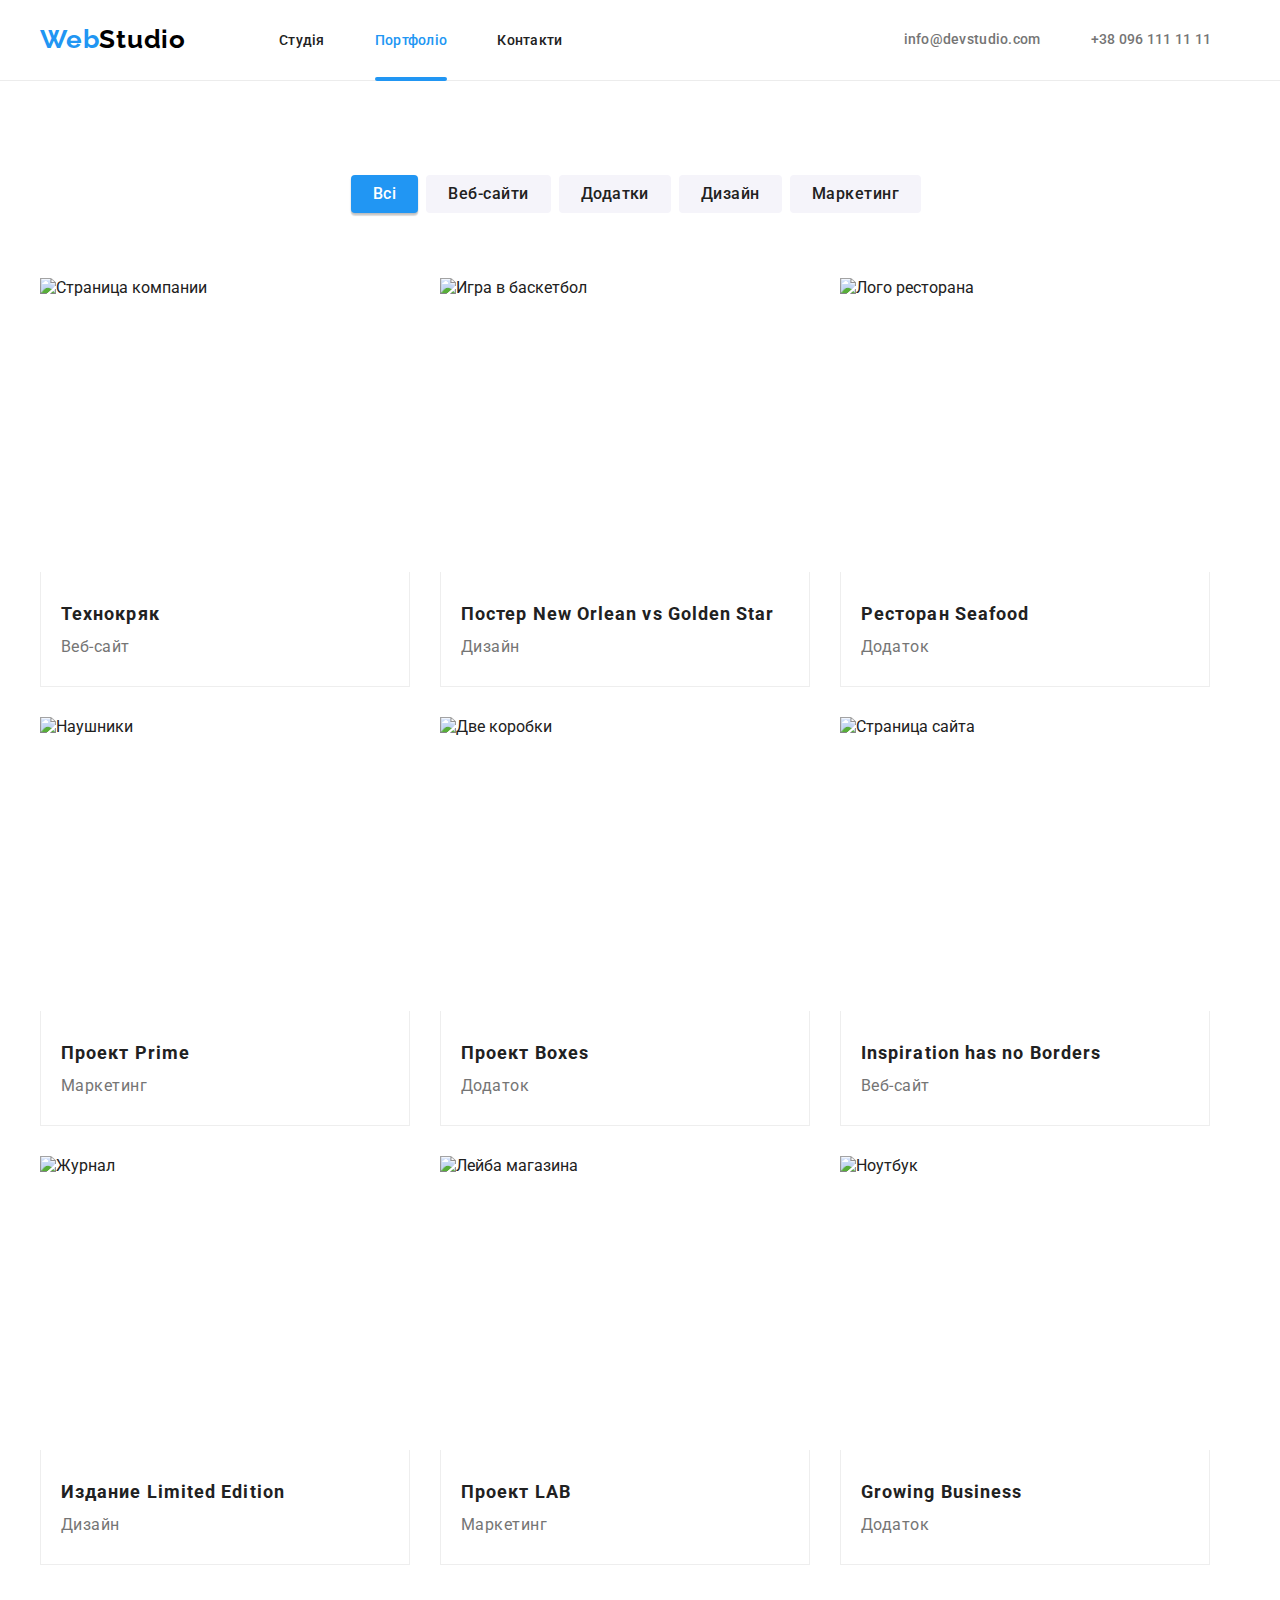
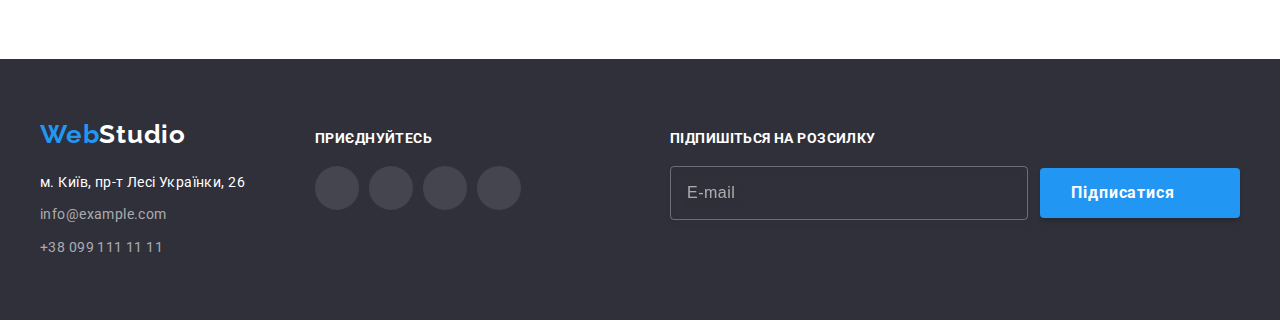
==== portfolio.html @ 5e4e464b "Responsive version of the portfolio page done" ====
<!DOCTYPE html>
<html lang="ua">
  <head>
    <meta charset="UTF-8" />
    <meta http-equiv="X-UA-Compatible" content="IE=edge" />
    <meta name="viewport" content="width=device-width, initial-scale=1.0" />
    <title>Портфоліо</title>
    <link rel="preconnect" href="https://fonts.googleapis.com" />
    <link rel="preconnect" href="https://fonts.gstatic.com" crossorigin />
    <link
      href="https://fonts.googleapis.com/css2?family=Raleway:wght@700&family=Roboto:wght@400;500;700;900&display=swap"
      rel="stylesheet"
    />
    <link
      rel="stylesheet"
      href="https://cdnjs.cloudflare.com/ajax/libs/modern-normalize/1.1.0/modern-normalize.min.css"
      integrity="sha512-wpPYUAdjBVSE4KJnH1VR1HeZfpl1ub8YT/NKx4PuQ5NmX2tKuGu6U/JRp5y+Y8XG2tV+wKQpNHVUX03MfMFn9Q=="
      crossorigin="anonymous"
      referrerpolicy="no-referrer"
    />
    <link rel="stylesheet" href="./css/main.min.css" />
    <link rel="stylesheet" href="./css/styles.css" />
  </head>

  <body>
    <!-- Секция хедер -->
    <header class="header">
      <div class="header__container container">
        <a class="logo" href="./index.html"> <span class="logo-part">Web</span>Studio</a>
        <button class="mobile-menu-btn" type="button" data-menu-button>
          <svg class="mobile-menu-icon" width="24" height="16">
            <use class="mobile-menu-burger" href="./images/icons.svg#icon-mobile-burger"></use>
            <use class="mobile-menu-close" href="./images/icons.svg#icon-menu-close"></use>
          </svg>
        </button>

        <nav class="main-nav">
          <ul class="main-nav__list list">
            <li class="main-nav__item">
              <a href="./index.html" class="main-nav__link">Студія</a>
            </li>
            <li class="main-nav__item">
              <a href="./portfolio.html" class="main-nav__link main-nav__link--current"
                >Портфоліо</a
              >
            </li>
            <li class="main-nav__item"><a href="" class="main-nav__link">Контакти</a></li>
          </ul>

          <ul class="main-nav__contact">
            <li class="main-nav__item">
              <a class="contact-link contact-link--dark" href="mailto:info@devstudio.com">
                <svg width="16" height="12">
                  <use href="./images/icons.svg#icon-mail"></use>
                </svg>
                info@devstudio.com
              </a>
            </li>
            <li class="main-nav__item">
              <a class="contact-link contact-link--dark" href="tel:+380961111111">
                <svg width="10" height="16">
                  <use href="./images/icons.svg#icon-tel"></use>
                </svg>
                +38 096 111 11 11
              </a>
            </li>
          </ul>
        </nav>
      </div>
    </header>

    <!-- Мобільне меню -->
    <div class="mobile-menu" data-menu>
      <ul class="mobile-menu-nav list">
        <li class="mobile-menu-nav-item"><a class="link" href="./index.html">Студія</a></li>
        <li class="mobile-menu-nav-item">
          <a class="link current" href="./portfolio.html">Портфоліо</a>
        </li>
        <li class="mobile-menu-nav-item"><a class="link" href="">Контакти</a></li>
      </ul>
      <ul class="mobile-menu-contacts list">
        <li class="mobile-menu-contacts-item">
          <a class="link accent" href="tel:+380961111111"> +38 096 111 11 11</a>
        </li>
        <li class="mobile-menu-contacts-item">
          <a class="link" href="mailto:info@devstudio.com">info@devstudio.com</a>
        </li>
      </ul>
      <ul class="mobile-menu-socials list">
        <li class="mobile-menu-socials-item">
          <a class="mobile-menu-socials-link link" href="">Instagram</a>
        </li>
        <li class="mobile-menu-socials-item">
          <a class="mobile-menu-socials-link link" href="">Twitter</a>
        </li>
        <li class="mobile-menu-socials-item">
          <a class="mobile-menu-socials-link link" href="">Facebook</a>
        </li>
        <li class="mobile-menu-socials-item">
          <a class="mobile-menu-socials-link link" href="">LinkedIn</a>
        </li>
      </ul>
    </div>

    <main>
      <!-- Секция проэкты -->
      <section class="portfolio section">
        <div class="container">
          <ul class="filter">
            <li class="filter-tap">
              <button class="filter-button filter-button--active" type="button">Всі</button>
            </li>
            <li class="filter-tap">
              <button class="filter-button" type="button">Веб-сайти</button>
            </li>
            <li class="filter-tap">
              <button class="filter-button" type="button">Додатки</button>
            </li>
            <li class="filter-tap"><button class="filter-button" type="button">Дизайн</button></li>
            <li class="filter-tap">
              <button class="filter-button" type="button">Маркетинг</button>
            </li>
          </ul>
        </div>
        <div class="container">
          <ul class="project-set">
            <li class="project-set__items">
              <a class="project-link" href="">
                <div class="project-thumb">
                  <img
                    src="./images/project-1.jpg"
                    alt="Страница компании"
                    width="370"
                    height="294"
                  />
                  <div class="overlay">
                    <p class="overlay-description">
                      Ресурс пропонує комплексні пропозиції з різним рівнем функціоналу та сервісів.
                      Все це дозволить відвідувачу отримати вичерпні відомості про компанію чи
                      приватну особу.
                    </p>
                  </div>
                </div>
                <div class="border">
                  <h3 class="project-title">Технокряк</h3>
                  <p class="project-description">Веб-сайт</p>
                </div>
              </a>
            </li>
            <li class="project-set__items">
              <a class="project-link" href="">
                <div class="project-thumb">
                  <img
                    src="./images/project-2.jpg"
                    alt="Игра в баскетбол"
                    width="370"
                    height="294"
                  />
                  <div class="overlay">
                    <p class="overlay-description">
                      Ресурс пропонує комплексні пропозиції з різним рівнем функціоналу та сервісів.
                      Все це дозволить відвідувачу отримати вичерпні відомості про компанію чи
                      приватну особу.
                    </p>
                  </div>
                </div>
                <div class="border">
                  <h3 class="project-title">Постер New Orlean vs Golden Star</h3>
                  <p class="project-description">Дизайн</p>
                </div>
              </a>
            </li>
            <li class="project-set__items">
              <a class="project-link" href="">
                <div class="project-thumb">
                  <img src="./images/project-3.jpg" alt="Лого ресторана" width="370" height="294" />
                  <div class="overlay">
                    <p class="overlay-description">
                      Ресурс пропонує комплексні пропозиції з різним рівнем функціоналу та сервісів.
                      Все це дозволить відвідувачу отримати вичерпні відомості про компанію чи
                      приватну особу.
                    </p>
                  </div>
                </div>
                <div class="border">
                  <h3 class="project-title">Ресторан Seafood</h3>
                  <p class="project-description">Додаток</p>
                </div>
              </a>
            </li>
            <li class="project-set__items">
              <a class="project-link" href="">
                <div class="project-thumb">
                  <img src="./images/project-4.jpg" alt="Наушники" width="370" height="294" />
                  <div class="overlay">
                    <p class="overlay-description">
                      Ресурс пропонує комплексні пропозиції з різним рівнем функціоналу та сервісів.
                      Все це дозволить відвідувачу отримати вичерпні відомості про компанію чи
                      приватну особу.
                    </p>
                  </div>
                </div>
                <div class="border">
                  <h3 class="project-title">Проект Prime</h3>
                  <p class="project-description">Маркетинг</p>
                </div>
              </a>
            </li>
            <li class="project-set__items">
              <a class="project-link" href="">
                <div class="project-thumb">
                  <img src="./images/project-5.jpg" alt="Две коробки" width="370" height="294" />
                  <div class="overlay">
                    <p class="overlay-description">
                      Ресурс пропонує комплексні пропозиції з різним рівнем функціоналу та сервісів.
                      Все це дозволить відвідувачу отримати вичерпні відомості про компанію чи
                      приватну особу.
                    </p>
                  </div>
                </div>
                <div class="border">
                  <h3 class="project-title">Проект Boxes</h3>
                  <p class="project-description">Додаток</p>
                </div>
              </a>
            </li>
            <li class="project-set__items">
              <a class="project-link" href="">
                <div class="project-thumb">
                  <img src="./images/project-6.jpg" alt="Страница сайта" width="370" height="294" />
                  <div class="overlay">
                    <p class="overlay-description">
                      Ресурс пропонує комплексні пропозиції з різним рівнем функціоналу та сервісів.
                      Все це дозволить відвідувачу отримати вичерпні відомості про компанію чи
                      приватну особу.
                    </p>
                  </div>
                </div>
                <div class="border">
                  <h3 class="project-title">Inspiration has no Borders</h3>
                  <p class="project-description">Веб-сайт</p>
                </div>
              </a>
            </li>
            <li class="project-set__items">
              <a class="project-link" href="">
                <div class="project-thumb">
                  <img src="./images/project-7.jpg" alt="Журнал" width="370" height="294" />
                  <div class="overlay">
                    <p class="overlay-description">
                      Ресурс пропонує комплексні пропозиції з різним рівнем функціоналу та сервісів.
                      Все це дозволить відвідувачу отримати вичерпні відомості про компанію чи
                      приватну особу.
                    </p>
                  </div>
                </div>
                <div class="border">
                  <h3 class="project-title">Издание Limited Edition</h3>
                  <p class="project-description">Дизайн</p>
                </div>
              </a>
            </li>
            <li class="project-set__items">
              <a class="project-link" href="">
                <div class="project-thumb">
                  <img src="./images/project-8.jpg" alt="Лейба магазина" width="370" height="294" />
                  <div class="overlay">
                    <p class="overlay-description">
                      Ресурс пропонує комплексні пропозиції з різним рівнем функціоналу та сервісів.
                      Все це дозволить відвідувачу отримати вичерпні відомості про компанію чи
                      приватну особу.
                    </p>
                  </div>
                </div>
                <div class="border">
                  <h3 class="project-title">Проект LAB</h3>
                  <p class="project-description">Маркетинг</p>
                </div>
              </a>
            </li>
            <li class="project-set__items">
              <a class="project-link" href="">
                <div class="project-thumb">
                  <img src="./images/project-9.jpg" alt="Ноутбук" width="370" height="294" />
                  <div class="overlay">
                    <p class="overlay-description">
                      Ресурс пропонує комплексні пропозиції з різним рівнем функціоналу та сервісів.
                      Все це дозволить відвідувачу отримати вичерпні відомості про компанію чи
                      приватну особу.
                    </p>
                  </div>
                </div>
                <div class="border">
                  <h3 class="project-title">Growing Business</h3>
                  <p class="project-description">Додаток</p>
                </div>
              </a>
            </li>
          </ul>
        </div>
      </section>
    </main>

    <!-- Секция футер -->
    <footer class="footer">
      <div class="container">
        <div class="footer-block">
          <div class="footer-adress">
            <a class="logo" href="./index.html"> <span class="logo-part">Web</span>Studio</a>
            <ul class="adress-list">
              <li class="adress-item">
                <a
                  class="adress"
                  href="https://goo.gl/maps/JCj7jRZ64n47ZgnA9"
                  target="_blank"
                  rel="nofollow noopener noreferrer"
                >
                  м. Київ, пр-т Лесі Українки, 26
                </a>
              </li>
              <li class="adress-item">
                <a href="mailto:info@example.com" class="adress-link adress-link--light"
                  >info@example.com</a
                >
              </li>
              <li class="adress-item">
                <a href="tel:+380991111111" class="adress-link adress-link--light"
                  >+38 099 111 11 11</a
                >
              </li>
            </ul>
          </div>
          <div class="footer-social">
            <strong class="join-us">приєднуйтесь</strong>
            <ul class="join-list list">
              <li class="join__item">
                <a
                  class="join__link join__link--mode-dark"
                  href=""
                  target="_blank"
                  rel="noopener noreferrer"
                  aria-label="instagram"
                >
                  <svg class="join-icon" width="20" height="20">
                    <use href="./images/icons.svg#icon-instagram"></use>
                  </svg>
                </a>
              </li>
              <li class="join__item">
                <a
                  class="join__link join__link--mode-dark"
                  href=""
                  target="_blank"
                  rel="noopener noreferrer"
                  aria-label="twitter"
                >
                  <svg class="join-icon" width="20" height="20">
                    <use href="./images/icons.svg#icon-twitter"></use>
                  </svg>
                </a>
              </li>
              <li class="join__item">
                <a
                  class="join__link join__link--mode-dark"
                  href=""
                  target="_blank"
                  rel="noopener noreferrer"
                  aria-label="facebook"
                >
                  <svg class="join-icon" width="20" height="20">
                    <use href="./images/icons.svg#icon-facebook"></use>
                  </svg>
                </a>
              </li>
              <li class="join__item">
                <a
                  class="join__link join__link--mode-dark"
                  href=""
                  target="_blank"
                  rel="noopener noreferrer"
                  aria-label="linkedin"
                >
                  <svg class="join-icon" width="20" height="20">
                    <use href="./images/icons.svg#icon-linkedin"></use>
                  </svg>
                </a>
              </li>
            </ul>
          </div>
          <div class="subscribe">
            <strong class="subscribe-us">Підпишіться на розсилку</strong>
            <form class="subscribe-form">
              <label for="user-email"></label>
              <input
                class="footer-email"
                type="email"
                name="email"
                id="user-email"
                placeholder="E-mail"
                required
              />
              <button class="subscribe-button button" type="submit">
                <span class="subscribe-button-text">Підписатися</span>
                <svg class="send-icon" width="24" height="24">
                  <use href="./images/icons.svg#icon-send"></use>
                </svg>
              </button>
            </form>
          </div>
        </div>
      </div>
    </footer>
    <!-- Скрипт для мобільного меню -->
    <script src="./js/menu.js"></script>
  </body>
</html>
---- css/main.min.css ----
:root{--hero-bg-color: #2F303A;--black-color: #000000;--title-color: #212121;--text-color: #757575;--accent-color: #2196F3;--white-color: #FFFFFF;--button-bgc-color: #F5F4FA;--button-hover: #188CE8;--footer-bg-color: #2F303A;--contact-link-dark: #757575;--adress-link-light: rgba(255, 255, 255, 0.6);--items: 3;--indent: 30px;--primary-icon-fill: #AFB1B8;--secondary-icon-fill: #FFFFFF;--indent: 30px}.visually-hidden{position:absolute;width:1px;height:1px;margin:-1px;border:0;padding:0;white-space:nowrap;-webkit-clip-path:inset(100%);clip-path:inset(100%);clip:rect(0 0 0 0);overflow:hidden}body{margin:0;color:var(--title-color);background-color:var(--white-color);font-family:"Roboto",sans-serif}img{display:block;max-width:100%;height:auto}ul{list-style:none;margin:0;padding:0}a{text-decoration:none}.list{display:-webkit-box;display:-ms-flexbox;display:flex;margin:0;padding:0}.link{text-decoration:none;color:currentColor}.flex-list{display:-webkit-box;display:-ms-flexbox;display:flex;-ms-flex-wrap:wrap;flex-wrap:wrap;gap:var(--indent);-webkit-box-align:center;-ms-flex-align:center;align-items:center;-webkit-box-pack:center;-ms-flex-pack:center;justify-content:center;padding:0}.flex-list__item{-ms-flex-preferred-size:calc((100% - var(--indent)*(var(--items) - 1))/var(--items));flex-basis:calc((100% - var(--indent)*(var(--items) - 1))/var(--items))}.button{min-width:200px;min-height:50px;color:var(--white-color);background-color:var(--accent-color);border:none;border-radius:4px;font-family:inherit;font-weight:700;font-size:16px;line-height:1.88;-webkit-box-align:center;-ms-flex-align:center;align-items:center;text-align:center;letter-spacing:.06em;cursor:pointer;-webkit-transition:background-color 250ms cubic-bezier(0.4, 0, 0.2, 1),color 250ms cubic-bezier(0.4, 0, 0.2, 1);transition:background-color 250ms cubic-bezier(0.4, 0, 0.2, 1),color 250ms cubic-bezier(0.4, 0, 0.2, 1)}.button:hover,.button:focus{background-color:var(--button-hover);color:var(--white-color)}.container{width:100%;padding-left:15px;padding-right:15px;margin-left:auto;margin-right:auto}@media screen and (min-width: 480px){.container{max-width:480px}}@media screen and (min-width: 768px){.container{max-width:768px}}@media screen and (min-width: 1200px){.container{max-width:1200px}}.section{padding-top:94px;padding-bottom:94px}.social-media__link{display:-webkit-box;display:-ms-flexbox;display:flex;-webkit-box-align:center;-ms-flex-align:center;align-items:center;-webkit-box-pack:center;-ms-flex-pack:center;justify-content:center;-webkit-transition:background-color 250ms cubic-bezier(0.4, 0, 0.2, 1),color 250ms cubic-bezier(0.4, 0, 0.2, 1);transition:background-color 250ms cubic-bezier(0.4, 0, 0.2, 1),color 250ms cubic-bezier(0.4, 0, 0.2, 1)}.social-media__link:hover,.social-media__link:focus{color:var(--white-color);background-color:var(--accent-color)}.social-media__link--mode-light{width:44px;height:44px;border-radius:50%;color:#afb1b8;background-color:var(--white-color)}.social-media{display:-webkit-box;display:-ms-flexbox;display:flex;-webkit-box-pack:center;-ms-flex-pack:center;justify-content:center;padding-left:0}.social-media__item:not(:last-child){margin-right:10px}.social-media__icon{fill:currentColor}.section-title{color:var(--title-color);font-weight:700;font-size:28px;line-height:1.2;text-align:center;letter-spacing:.03em}@media screen and (min-width: 1200px){.section-title{font-size:36px}}.overlay{position:absolute;top:0;left:0;width:100%;height:100%;-webkit-transform:translateY(100%);transform:translateY(100%);-webkit-transition:-webkit-transform 250ms cubic-bezier(0.4, 0, 0.2, 1);transition:-webkit-transform 250ms cubic-bezier(0.4, 0, 0.2, 1);transition:transform 250ms cubic-bezier(0.4, 0, 0.2, 1);transition:transform 250ms cubic-bezier(0.4, 0, 0.2, 1), -webkit-transform 250ms cubic-bezier(0.4, 0, 0.2, 1);display:-webkit-box;display:-ms-flexbox;display:flex;-webkit-box-align:center;-ms-flex-align:center;align-items:center;-webkit-box-pack:center;-ms-flex-pack:center;justify-content:center;background-color:rgba(33,150,243,.9)}.overlay-description{padding:63px 24px;margin:0;font-weight:400;font-size:18px;line-height:1.56;letter-spacing:.03em;color:var(--white-color)}.backdrop{position:fixed;top:0;left:0;z-index:1000;width:100%;height:100%;background-color:rgba(0,0,0,.2);opacity:1;visibility:visible;pointer-events:initial;-webkit-transition:opacity 250ms cubic-bezier(0.4, 0, 0.2, 1),visibility 250ms cubic-bezier(0.4, 0, 0.2, 1);transition:opacity 250ms cubic-bezier(0.4, 0, 0.2, 1),visibility 250ms cubic-bezier(0.4, 0, 0.2, 1)}.backdrop.is-hidden{opacity:0;visibility:hidden;pointer-events:none}.modal{position:absolute;top:50%;left:50%;padding:40px;-webkit-transform:translate(-50%, -50%);transform:translate(-50%, -50%);width:450px;height:609px;background-color:var(--white-color);-webkit-box-shadow:0px 1px 3px rgba(0,0,0,.12),0px 1px 1px rgba(0,0,0,.14),0px 2px 1px rgba(0,0,0,.2);box-shadow:0px 1px 3px rgba(0,0,0,.12),0px 1px 1px rgba(0,0,0,.14),0px 2px 1px rgba(0,0,0,.2);border-radius:4px}@media screen and (min-width: 1200px){.modal{min-width:528px;min-height:581px}}.modal-form{display:-webkit-box;display:-ms-flexbox;display:flex;-webkit-box-orient:vertical;-webkit-box-direction:normal;-ms-flex-direction:column;flex-direction:column}.modal-form:nth-child(4){margin-bottom:17px}.modal-title{display:block;font-weight:700;font-size:20px;line-height:1.15;text-align:center;letter-spacing:.03em;margin-bottom:12px;color:var(--title-color)}.imput-field{width:100%;height:40px;padding:12px 16px 12px 42px;border:1px solid rgba(33,33,33,.2);border-radius:4px;-webkit-transition:border-color 250ms cubic-bezier(0.4, 0, 0.2, 1);transition:border-color 250ms cubic-bezier(0.4, 0, 0.2, 1);outline:rgba(0,0,0,0)}.imput-field:focus{border-color:var(--accent-color)}.label-img{position:absolute;top:50%;left:15px;width:18px;height:18px;fill:var(--black-color);-webkit-transform:translateY(-50%);transform:translateY(-50%);-webkit-transition:fill 250ms cubic-bezier(0.4, 0, 0.2, 1);transition:fill 250ms cubic-bezier(0.4, 0, 0.2, 1)}.imput-field:focus+.label-img,.imput-field:hover+.label-img{fill:var(--accent-color)}.form-checkbox{display:-webkit-box;display:-ms-flexbox;display:flex;-webkit-box-align:center;-ms-flex-align:center;align-items:center;-webkit-box-pack:center;-ms-flex-pack:center;justify-content:center;margin-bottom:30px}.form-agreement-custom{display:-webkit-inline-box;display:-ms-inline-flexbox;display:inline-flex;-webkit-box-align:center;-ms-flex-align:center;align-items:center;-webkit-box-pack:center;-ms-flex-pack:center;justify-content:center;width:16px;height:15px;margin-right:7px;outline:1px solid #000;outline-offset:-1px;-webkit-box-shadow:0px 4px 4px rgba(0,0,0,.25);box-shadow:0px 4px 4px rgba(0,0,0,.25);-webkit-transition:outline-color 250ms cubic-bezier(0.4, 0, 0.2, 1),background-color 250ms cubic-bezier(0.4, 0, 0.2, 1);transition:outline-color 250ms cubic-bezier(0.4, 0, 0.2, 1),background-color 250ms cubic-bezier(0.4, 0, 0.2, 1)}.form-checkbox:focus+.form-agreement-custom{outline-color:var(--accent-color);-webkit-box-shadow:none;box-shadow:none}.form-checkbox:checked+.form-agreement-custom{background-color:var(--accent-color);outline-color:var(--accent-color)}.form-agreement-text{font-weight:400;font-size:12px;line-height:1.71;letter-spacing:.03em;color:var(--text-color);-webkit-user-select:none;-moz-user-select:none;-ms-user-select:none;user-select:none}@media screen and (min-width: 1200px){.form-agreement-text{font-size:14px}}.icon-agreement{fill:var(--white-color)}.agreement-link{font-weight:400;font-size:12px;line-height:1.71;letter-spacing:.03em;-webkit-text-decoration-line:underline;text-decoration-line:underline;color:var(--accent-color)}@media screen and (min-width: 1200px){.agreement-link{font-size:14px}}.modal__button{padding:10px 56px;margin:0 auto;-webkit-box-shadow:0px 4px 4px rgba(0,0,0,.15);box-shadow:0px 4px 4px rgba(0,0,0,.15);-webkit-transition:background-color 250ms cubic-bezier(0.4, 0, 0.2, 1);transition:background-color 250ms cubic-bezier(0.4, 0, 0.2, 1)}.modal__button:hover,.modal__button:focus{background-color:#188ce8}.modal-close-button{position:absolute;top:8px;right:8px;display:-webkit-box;display:-ms-flexbox;display:flex;-webkit-box-pack:center;-ms-flex-pack:center;justify-content:center;-webkit-box-align:center;-ms-flex-align:center;align-items:center;width:30px;height:30px;padding:0;background-color:var(--white-color);border:1px solid rgba(0,0,0,.1);border-radius:50%;cursor:pointer;fill:currentColor}.modal-close-button svg{-webkit-transition:fill 250ms cubic-bezier(0.4, 0, 0.2, 1);transition:fill 250ms cubic-bezier(0.4, 0, 0.2, 1)}.modal-close-button svg:focus svg,.modal-close-button svg:hover svg{fill:var(--accent-color)}.label{display:-webkit-box;display:-ms-flexbox;display:flex;-webkit-box-orient:vertical;-webkit-box-direction:normal;-ms-flex-direction:column;flex-direction:column;margin-bottom:10px}.label-text{font-weight:400;font-size:12px;line-height:1.16;margin-bottom:4px;letter-spacing:.01em;color:var(--text-color)}.label-box{position:relative}.comment{height:120px;padding:12px 16px;resize:none}.comment::-webkit-input-placeholder{font-weight:400;font-size:14px;line-height:1.14;letter-spacing:.01em;color:rgba(117,117,117,.5)}.comment::-moz-placeholder{font-weight:400;font-size:14px;line-height:1.14;letter-spacing:.01em;color:rgba(117,117,117,.5)}.comment:-ms-input-placeholder{font-weight:400;font-size:14px;line-height:1.14;letter-spacing:.01em;color:rgba(117,117,117,.5)}.comment::-ms-input-placeholder{font-weight:400;font-size:14px;line-height:1.14;letter-spacing:.01em;color:rgba(117,117,117,.5)}.comment::placeholder{font-weight:400;font-size:14px;line-height:1.14;letter-spacing:.01em;color:rgba(117,117,117,.5)}.mobile-menu-btn{background-color:rgba(0,0,0,0);color:#212121;border:none;width:40px;height:40px;display:-webkit-box;display:-ms-flexbox;display:flex;-webkit-box-align:center;-ms-flex-align:center;align-items:center;-webkit-box-pack:center;-ms-flex-pack:center;justify-content:center;margin-left:auto;z-index:1000}.mobile-menu-btn:hover,.mobile-menu-btn:focus{color:var(--accent-color)}@media screen and (min-width: 768px){.mobile-menu-btn{display:none}}.mobile-menu-icon{fill:currentColor}.mobile-menu{display:-webkit-box;display:-ms-flexbox;display:flex;-webkit-box-orient:vertical;-webkit-box-direction:normal;-ms-flex-direction:column;flex-direction:column;position:fixed;top:0;left:0;width:100%;height:100%;padding:48px 40px;background-color:var(--white-color);z-index:100;-webkit-transition:-webkit-transform 250ms cubic-bezier(0.4, 0, 0.2, 1);transition:-webkit-transform 250ms cubic-bezier(0.4, 0, 0.2, 1);transition:transform 250ms cubic-bezier(0.4, 0, 0.2, 1);transition:transform 250ms cubic-bezier(0.4, 0, 0.2, 1), -webkit-transform 250ms cubic-bezier(0.4, 0, 0.2, 1);-webkit-transform:translateX(100%);transform:translateX(100%)}.mobile-menu.is-open{-webkit-transform:translateX(0);transform:translateX(0)}.mobile-menu-burger{-webkit-transition:-webkit-transform 250ms cubic-bezier(0.4, 0, 0.2, 1);transition:-webkit-transform 250ms cubic-bezier(0.4, 0, 0.2, 1);transition:transform 250ms cubic-bezier(0.4, 0, 0.2, 1);transition:transform 250ms cubic-bezier(0.4, 0, 0.2, 1), -webkit-transform 250ms cubic-bezier(0.4, 0, 0.2, 1)}.mobile-menu-btn.is-open .mobile-menu-burger{opacity:0}.mobile-menu-close{opacity:0;-webkit-transition:-webkit-transform 250ms cubic-bezier(0.4, 0, 0.2, 1);transition:-webkit-transform 250ms cubic-bezier(0.4, 0, 0.2, 1);transition:transform 250ms cubic-bezier(0.4, 0, 0.2, 1);transition:transform 250ms cubic-bezier(0.4, 0, 0.2, 1), -webkit-transform 250ms cubic-bezier(0.4, 0, 0.2, 1)}.mobile-menu-btn.is-open .mobile-menu-close{opacity:1}.mobile-menu-nav{display:block;margin-bottom:auto;font-weight:500;font-size:40px;line-height:1.18;letter-spacing:.02em;color:var(--title-color)}.mobile-menu-nav-item:not(:last-child){margin-bottom:32px}.mobile-menu-nav-item .current{color:var(--accent-color)}.mobile-menu-contacts{display:block;margin-bottom:64px;font-weight:500;font-size:24px;line-height:28px;letter-spacing:.02em;color:var(--text-color)}.mobile-menu-contacts-item:not(:last-child){margin-bottom:32px}.mobile-menu-contacts-item .accent{font-size:34px;color:var(--accent-color)}.mobile-menu-socials{display:-webkit-box;display:-ms-flexbox;display:flex;-webkit-box-align:center;-ms-flex-align:center;align-items:center;-ms-flex-wrap:wrap;flex-wrap:wrap;gap:10px;font-weight:500;font-size:18px;line-height:1.22;letter-spacing:.02em;color:var(--accent-color)}.mobile-menu-socials-item:not(:last-child) .mobile-menu-socials-link{border-right:1px solid rgba(33,33,33,.2);padding-right:10px}.header{border-bottom:1px solid #ececec}.header__container{display:-webkit-box;display:-ms-flexbox;display:flex;-webkit-box-align:center;-ms-flex-align:center;align-items:center}.header .logo{display:-webkit-box;display:-ms-flexbox;display:flex;text-decoration:none;color:var(--black-color);margin-left:0;margin-right:87px;padding-top:16px;padding-bottom:16px;font-family:"Raleway",sans-serif;font-style:normal;font-weight:700;font-size:24px;line-height:1.2;letter-spacing:.03em}@media screen and (min-width: 768px){.header .logo{padding-top:26px;padding-bottom:26px}}@media screen and (min-width: 1200px){.header .logo{font-size:26px;padding-top:24px;padding-bottom:25px;margin-left:0;margin-right:93px}}.logo-part{color:var(--accent-color)}.main-nav__list .main-nav__link--current{color:var(--accent-color)}.main-nav__link--current{position:relative}.main-nav__link--current::after{content:"";position:absolute;bottom:-1px;left:0;width:100%;height:4px;background:var(--accent-color);border-radius:2px}.main-nav{display:-webkit-box;display:-ms-flexbox;display:flex;-webkit-box-align:center;-ms-flex-align:center;align-items:center}.main-nav__list{display:none}@media screen and (min-width: 768px){.main-nav__list{display:-webkit-box;display:-ms-flexbox;display:flex;font-weight:500;font-size:14px;line-height:16px;letter-spacing:.02em}}@media screen and (min-width: 1200px){.main-nav__list{display:-webkit-box;display:-ms-flexbox;display:flex;font-weight:500;font-size:14px;line-height:16px;letter-spacing:.02em}}.main-nav__link{color:var(--title-color)}.main-nav__link:hover,.main-nav__link:focus{color:var(--accent-color)}.main-nav__link .main-nav__link--current,.main-nav__link{display:block;padding-top:32px;padding-bottom:32px;-webkit-transition:color 250ms cubic-bezier(0.4, 0, 0.2, 1);transition:color 250ms cubic-bezier(0.4, 0, 0.2, 1)}.contact-link--dark{color:var(--contact-link-dark)}.main-nav__list .main-nav__item:not(:last-child){margin-right:50px}@media screen and (min-width: 1200px){.main-nav__contact .main-nav__item+.main-nav__item{margin-left:30px}}.main-nav__contact{display:none}@media screen and (min-width: 768px){.main-nav__contact{display:-webkit-box;display:-ms-flexbox;display:flex;-webkit-box-orient:vertical;-webkit-box-direction:normal;-ms-flex-direction:column;flex-direction:column;margin-left:84px}}@media screen and (min-width: 1200px){.main-nav__contact{display:-webkit-box;display:-ms-flexbox;display:flex;-webkit-box-orient:horizontal;-webkit-box-direction:normal;-ms-flex-direction:row;flex-direction:row;margin-left:315px;margin-bottom:0;margin-top:0;padding:0}}@media screen and (min-width: 768px){.main-nav__contact .main-nav__item:not(:last-child){margin-bottom:10px}}@media screen and (min-width: 1200px){.main-nav__contact .main-nav__item:not(:last-child){margin-bottom:0}}.contact-link{font-weight:500;line-height:1.14;letter-spacing:.02em;-webkit-box-align:center;-ms-flex-align:center;align-items:center;-webkit-transition:color 250ms cubic-bezier(0.4, 0, 0.2, 1);transition:color 250ms cubic-bezier(0.4, 0, 0.2, 1)}.contact-link:hover,.contact-link:focus,.contact-link:active{color:var(--accent-color)}@media screen and (min-width: 768px){.contact-link{font-size:12px}}@media screen and (min-width: 1200px){.contact-link{display:-webkit-box;display:-ms-flexbox;display:flex;padding-top:32px;padding-bottom:32px;font-size:14px;text-decoration:none;color:var(--text-color)}}.contact-link svg{margin-right:10px;fill:currentColor}.hero{max-width:1600px;margin-left:auto;margin-right:auto;padding-top:118px;padding-bottom:118px;text-align:center;background-color:var(--hero-bg-color);background-image:-webkit-gradient(linear, left top, right top, from(rgba(47, 48, 58, 0.4)), to(rgba(47, 48, 58, 0.4))),url(../images/hero-bg-img.jpg);background-image:linear-gradient(to right, rgba(47, 48, 58, 0.4), rgba(47, 48, 58, 0.4)),url(../images/hero-bg-img.jpg);background-repeat:no-repeat;background-position:center;background-size:cover}@media screen and (min-width: 1200px){.hero{padding-top:200px;padding-bottom:200px}}.hero-title{margin-top:0;margin-bottom:30px;margin-left:auto;margin-right:auto;max-width:360px;color:var(--white-color);font-weight:900;font-size:26px;line-height:1.36;text-align:center;letter-spacing:.06em;text-transform:uppercase}@media screen and (min-width: 1200px){.hero-title{font-size:44px;max-width:696px}}.hero__button{display:-webkit-inline-box;display:-ms-inline-flexbox;display:inline-flex;padding:10px 24px;-webkit-transition:background-color 250ms cubic-bezier(0.4, 0, 0.2, 1),color 250ms cubic-bezier(0.4, 0, 0.2, 1);transition:background-color 250ms cubic-bezier(0.4, 0, 0.2, 1),color 250ms cubic-bezier(0.4, 0, 0.2, 1)}@media screen and (min-width: 1200px){.hero__button{padding:10px 32px}}.peculiarities{padding-top:60px;padding-bottom:60px}@media screen and (min-width: 768px){.peculiarities{padding-top:60px;padding-bottom:60px}}@media screen and (min-width: 1200px){.peculiarities{padding-top:94px;padding-bottom:94px}}.peculiarities-box{display:-webkit-box;display:-ms-flexbox;display:flex;-webkit-box-align:center;-ms-flex-align:center;align-items:center;-webkit-box-pack:center;-ms-flex-pack:center;justify-content:center;width:100%;height:120px;margin-bottom:30px;background-color:#f5f4fa;border-radius:4px}.peculiarities-title{margin-top:0;margin-bottom:10px;color:var(--title-color);font-weight:700;font-size:14px;line-height:1.14;letter-spacing:.03em;text-transform:uppercase;text-align:center}@media screen and (min-width: 768px){.peculiarities-title{text-align:start}}@media screen and (min-width: 1200px){.peculiarities-title{text-align:start}}.peculiarities-list{--items: 1;-webkit-box-align:baseline;-ms-flex-align:baseline;align-items:baseline}@media screen and (min-width: 768px){.peculiarities-list{--items: 2}}@media screen and (min-width: 1200px){.peculiarities-list{--items: 4}}.peculiarities-item{margin-top:0;margin-bottom:0;color:var(--text-color);font-weight:400;font-size:14px;line-height:1.71;letter-spacing:.03em}.works{display:none}@media screen and (min-width: 1200px){.works{display:block;padding-top:0}.works__title{margin-top:0;margin-bottom:50px}.works__items{margin-right:30px;position:relative;z-index:-1}.works__items:nth-child(3n){margin-right:0}.works__label{display:-webkit-box;display:-ms-flexbox;display:flex;position:absolute;bottom:0;width:100%;height:70px;margin:auto;-webkit-box-align:center;-ms-flex-align:center;align-items:center;-webkit-box-pack:center;-ms-flex-pack:center;justify-content:center;background:rgba(47,48,58,.8);font-weight:700;font-size:14px;line-height:16px;text-align:center;letter-spacing:.03em;text-transform:uppercase;color:var(--white-color)}}.team{background-color:var(--button-bgc-color);padding-top:60px;padding-bottom:60px}@media screen and (min-width: 768px){.team{padding-top:60px;padding-bottom:60px}}@media screen and (min-width: 1200px){.team{padding-top:94px;padding-bottom:94px}}.team__title{margin-bottom:30px;margin-top:0}@media screen and (min-width: 1200px){.team__title{margin-bottom:50px}}.team__members{display:-webkit-box;display:-ms-flexbox;display:flex;padding:0;margin:0;--items: 1}@media screen and (min-width: 768px){.team__members{--items: 2}}@media screen and (min-width: 1200px){.team__members{--items: 4}}.team__member{max-width:450px;background-color:var(--white-color);-webkit-box-shadow:0px 1px 3px rgba(0,0,0,.12),0px 1px 1px rgba(0,0,0,.14),0px 2px 1px rgba(0,0,0,.2);box-shadow:0px 1px 3px rgba(0,0,0,.12),0px 1px 1px rgba(0,0,0,.14),0px 2px 1px rgba(0,0,0,.2);border-radius:0px 0px 4px 4px}@media screen and (min-width: 1200px){.team__member{max-width:270px}}.team__member:nth-child(4n){margin-right:0}.team__member-name{color:var(--title-color);font-weight:500;font-size:16px;line-height:1.2;letter-spacing:.03em}.team__description{padding-top:30px;padding-bottom:30px;text-align:center}.team__member-name{margin-bottom:10px;margin-top:0}.team__member-position{margin-bottom:16px;margin-top:0;color:var(--text-color);font-weight:400;font-size:16px;line-height:1.2;letter-spacing:.03em}.clients{margin-top:60px;margin-bottom:60px}@media screen and (min-width: 1200px){.clients{margin-top:94px;margin-bottom:94px}}.clients__title{margin-bottom:50px;margin-top:0}@media screen and (min-width: 480px){.clients__list{--items: 2;--indent: 30px}}@media screen and (min-width: 768px){.clients__list{--items: 3;--indent: 30px}}@media screen and (min-width: 1200px){.clients__list{--items: 6;--indent: 30px}}.clients__icon{fill:currentColor}.clients__link{display:-webkit-box;display:-ms-flexbox;display:flex;-webkit-box-pack:center;-ms-flex-pack:center;justify-content:center;-webkit-box-align:center;-ms-flex-align:center;align-items:center;margin:0;max-width:210px;height:92px;-webkit-transition:border-color 250ms cubic-bezier(0.4, 0, 0.2, 1),color 250ms cubic-bezier(0.4, 0, 0.2, 1);transition:border-color 250ms cubic-bezier(0.4, 0, 0.2, 1),color 250ms cubic-bezier(0.4, 0, 0.2, 1);border:1px solid var(--primary-icon-fill);border-radius:4px;color:var(--primary-icon-fill)}.clients__link:hover,.clients__link:focus{color:var(--accent-color);border-color:var(--accent-color)}@media screen and (min-width: 480px){.clients__link{--items: 2 }}@media screen and (min-width: 768px){.clients__link{--items: 3 }}@media screen and (min-width: 1200px){.clients__link{width:170px;height:92px}}.project-set{display:block;-ms-flex-wrap:wrap;flex-wrap:wrap;margin:calc(-1*var(--indent)/2);-webkit-box-align:center;-ms-flex-align:center;align-items:center;padding:0}@media screen and (min-width: 768px){.project-set{display:-webkit-box;display:-ms-flexbox;display:flex;--items: 2}}@media screen and (min-width: 1200px){.project-set{display:-webkit-box;display:-ms-flexbox;display:flex;--items: 3}}.project-set__items{-ms-flex-preferred-size:calc((100% - var(--indent)*(var(--items) - 1))/var(--items));flex-basis:calc((100% - var(--indent)*(var(--items) - 1))/var(--items));margin:calc(var(--indent)/2);max-width:450px}@media screen and (min-width: 768px){.project-set__items{max-width:354px}}@media screen and (min-width: 1200px){.project-set__items{max-width:370px}}.project-title{margin-bottom:20px;margin-left:24px;margin-right:24px;margin:0;color:var(--title-color);font-weight:700;font-size:18px;line-height:2;letter-spacing:.06em}.project-description{margin:0;color:var(--text-color);font-weight:400;font-size:16px;line-height:1.88;letter-spacing:.03em}.project-thumb{position:relative;overflow:hidden}.project-set__items:hover .overlay{-webkit-transform:translateY(0);transform:translateY(0)}.border{-webkit-box-sizing:border-box;box-sizing:border-box;width:370px;padding:24px 20px;border-right:1px solid #eee;border-bottom:1px solid #eee;border-left:1px solid #eee}.project-link{display:block;color:inherit;-webkit-transition:-webkit-box-shadow 250ms cubic-bezier(0.4, 0, 0.2, 1);transition:-webkit-box-shadow 250ms cubic-bezier(0.4, 0, 0.2, 1);transition:box-shadow 250ms cubic-bezier(0.4, 0, 0.2, 1);transition:box-shadow 250ms cubic-bezier(0.4, 0, 0.2, 1), -webkit-box-shadow 250ms cubic-bezier(0.4, 0, 0.2, 1)}.project-link:hover,.project-link:focus{-webkit-box-shadow:0px 1px 1px rgba(0,0,0,.12),0px 4px 4px rgba(0,0,0,.06),1px 4px 6px rgba(0,0,0,.16);box-shadow:0px 1px 1px rgba(0,0,0,.12),0px 4px 4px rgba(0,0,0,.06),1px 4px 6px rgba(0,0,0,.16)}.items{width:370px;margin-bottom:30px}.items:not(:nth-child(3n)){margin-right:30px}.filter{display:-webkit-box;display:-ms-flexbox;display:flex;padding-left:0;margin-top:0;margin-bottom:40px;-ms-flex-wrap:wrap;flex-wrap:wrap}@media screen and (min-width: 768px){.filter{-webkit-box-pack:center;-ms-flex-pack:center;justify-content:center}}@media screen and (min-width: 1200px){.filter{margin-bottom:50px;padding:0;-webkit-box-pack:center;-ms-flex-pack:center;justify-content:center}}.filter-button{-webkit-box-align:center;-ms-flex-align:center;align-items:center;padding:6px 22px;color:var(--title-color);background-color:var(--button-bgc-color);border:none;border-radius:4px;font-family:inherit;-webkit-transition:background-color 250ms cubic-bezier(0.4, 0, 0.2, 1),color 250ms cubic-bezier(0.4, 0, 0.2, 1),-webkit-box-shadow 250ms cubic-bezier(0.4, 0, 0.2, 1);transition:background-color 250ms cubic-bezier(0.4, 0, 0.2, 1),color 250ms cubic-bezier(0.4, 0, 0.2, 1),-webkit-box-shadow 250ms cubic-bezier(0.4, 0, 0.2, 1);transition:background-color 250ms cubic-bezier(0.4, 0, 0.2, 1),color 250ms cubic-bezier(0.4, 0, 0.2, 1),box-shadow 250ms cubic-bezier(0.4, 0, 0.2, 1);transition:background-color 250ms cubic-bezier(0.4, 0, 0.2, 1),color 250ms cubic-bezier(0.4, 0, 0.2, 1),box-shadow 250ms cubic-bezier(0.4, 0, 0.2, 1),-webkit-box-shadow 250ms cubic-bezier(0.4, 0, 0.2, 1);font-weight:500;font-size:16px;line-height:1.62;text-align:center;letter-spacing:.03em;cursor:pointer}.filter-button--active{background-color:var(--accent-color);color:var(--white-color);-webkit-box-shadow:0px 3px 1px rgba(0,0,0,.1),0px 1px 2px rgba(0,0,0,.08),0px 2px 2px rgba(0,0,0,.12);box-shadow:0px 3px 1px rgba(0,0,0,.1),0px 1px 2px rgba(0,0,0,.08),0px 2px 2px rgba(0,0,0,.12)}.filter-tap:nth-child(-n+3){margin-bottom:15px}.filter-tap:not(:last-child){margin-right:8px}@media screen and (min-width: 1200px){.filter-tap{margin-right:8px}}.filter-button:last-child{margin-right:0}.filter-button:hover,.filter-button:focus{color:var(--white-color);background-color:var(--accent-color);-webkit-box-shadow:0px 3px 1px rgba(0,0,0,.1),0px 1px 2px rgba(0,0,0,.08),0px 2px 2px rgba(0,0,0,.12);box-shadow:0px 3px 1px rgba(0,0,0,.1),0px 1px 2px rgba(0,0,0,.08),0px 2px 2px rgba(0,0,0,.12)}.portfolio{padding-top:60px;padding-bottom:60px}@media screen and (min-width: 1200px){.portfolio{padding-top:94px;padding-bottom:94px}}.footer{display:block;padding-top:60px;padding-bottom:60px;background-color:var(--footer-bg-color)}@media screen and (min-width: 1200px){.footer{display:-webkit-box;display:-ms-flexbox;display:flex}}.footer-adress{margin-bottom:60px;text-align:center;-webkit-box-pack:center;-ms-flex-pack:center;justify-content:center}@media screen and (min-width: 768px){.footer-adress{margin-bottom:0;margin-right:165px}}@media screen and (min-width: 1200px){.footer-adress{margin-right:70px;margin-bottom:0}}.footer-block{display:block;text-align:center;-webkit-box-pack:center;-ms-flex-pack:center;justify-content:center;-webkit-box-align:center;-ms-flex-align:center;align-items:center}@media screen and (min-width: 768px){.footer-block{display:-webkit-box;display:-ms-flexbox;display:flex;-ms-flex-wrap:wrap;flex-wrap:wrap;-webkit-box-align:start;-ms-flex-align:start;align-items:flex-start}}@media screen and (min-width: 1200px){.footer-block{display:-webkit-box;display:-ms-flexbox;display:flex;-webkit-box-align:baseline;-ms-flex-align:baseline;align-items:baseline}}.footer-adress .adress{margin-bottom:9px;color:var(--white-color);font-style:normal;font-weight:400;font-size:14px;line-height:1.71;letter-spacing:.03em;text-decoration:none}.footer .logo{display:block;margin-bottom:20px;color:var(--white-color);text-decoration:none;-webkit-box-align:center;-ms-flex-align:center;align-items:center;font-family:"Raleway",sans-serif;font-style:normal;font-weight:700;font-size:24px;line-height:1.2;letter-spacing:.03em}@media screen and (min-width: 1200px){.footer .logo{display:-webkit-box;display:-ms-flexbox;display:flex;-webkit-box-align:baseline;-ms-flex-align:baseline;align-items:baseline;font-size:26px}}.adress-list{display:-webkit-box;display:-ms-flexbox;display:flex;-webkit-box-orient:vertical;-webkit-box-direction:normal;-ms-flex-direction:column;flex-direction:column;-webkit-box-align:center;-ms-flex-align:center;align-items:center;margin:0}@media screen and (min-width: 1200px){.adress-list{padding:0;margin:0;-webkit-box-align:start;-ms-flex-align:start;align-items:flex-start}}.adress-item:not(:last-child){margin-bottom:9px}.adress-link--light{color:var(--adress-link-light)}.adress-link{display:-webkit-box;display:-ms-flexbox;display:flex;-webkit-transition:color 250ms cubic-bezier(0.4, 0, 0.2, 1);transition:color 250ms cubic-bezier(0.4, 0, 0.2, 1);font-weight:400;font-size:14px;line-height:1.71;letter-spacing:.03em}.adress-link:hover,.adress-link:focus,.adress-link:active{color:var(--accent-color)}.footer-social{display:block}.join-us{display:-webkit-box;display:-ms-flexbox;display:flex;-webkit-box-orient:vertical;-webkit-box-direction:normal;-ms-flex-direction:column;flex-direction:column;margin-bottom:20px;font-family:"Roboto";font-style:normal;font-weight:700;font-size:14px;line-height:16px;letter-spacing:.03em;text-transform:uppercase;color:var(--white-color)}@media screen and (min-width: 1200px){.join-us{-webkit-box-align:start;-ms-flex-align:start;align-items:flex-start}}.join-list{-webkit-box-pack:center;-ms-flex-pack:center;justify-content:center}.join__item:not(:last-child){margin-right:10px}.join__link--mode-dark{width:44px;height:44px;color:var(--white-color);background-color:rgba(255,255,255,.1);border-radius:50%}.join__link{display:-webkit-box;display:-ms-flexbox;display:flex;-webkit-box-align:center;-ms-flex-align:center;align-items:center;-webkit-box-pack:center;-ms-flex-pack:center;justify-content:center;-webkit-transition:background-color 250ms cubic-bezier(0.4, 0, 0.2, 1),color 250ms cubic-bezier(0.4, 0, 0.2, 1);transition:background-color 250ms cubic-bezier(0.4, 0, 0.2, 1),color 250ms cubic-bezier(0.4, 0, 0.2, 1)}.join__link:hover,.join__link:focus{color:var(--white-color);background-color:var(--accent-color)}.join-icon{fill:currentColor}.subscribe{margin-left:auto}@media screen and (min-width: 768px){.subscribe{display:block;margin:60px auto 0 auto;text-align:center;width:450px}}@media screen and (min-width: 1200px){.subscribe{margin:0 0 0 auto;width:570px}}.subscribe-us{display:-webkit-box;display:-ms-flexbox;display:flex;-webkit-box-orient:vertical;-webkit-box-direction:normal;-ms-flex-direction:column;flex-direction:column;-webkit-box-align:center;-ms-flex-align:center;align-items:center;-webkit-box-pack:center;-ms-flex-pack:center;justify-content:center;margin-top:60px;margin-bottom:20px;font-weight:700;font-size:14px;line-height:16px;letter-spacing:.03em;text-transform:uppercase;color:var(--white-color)}@media screen and (min-width: 768px){.subscribe-us{margin-top:0}}@media screen and (min-width: 1200px){.subscribe-us{-webkit-box-align:start;-ms-flex-align:start;align-items:flex-start;margin-top:0}}.subscribe-form{display:-webkit-box;display:-ms-flexbox;display:flex;-webkit-box-orient:vertical;-webkit-box-direction:normal;-ms-flex-direction:column;flex-direction:column;-webkit-box-pack:center;-ms-flex-pack:center;justify-content:center}@media screen and (min-width: 1200px){.subscribe-form{-webkit-box-orient:horizontal;-webkit-box-direction:normal;-ms-flex-direction:row;flex-direction:row;-webkit-box-align:baseline;-ms-flex-align:baseline;align-items:baseline}}.footer-email{width:100%;height:50px;padding-left:16px;color:var(--white-color);background-color:rgba(0,0,0,0);border:1px solid rgba(255,255,255,.3);-webkit-filter:drop-shadow(0px 4px 4px rgba(0, 0, 0, 0.15));filter:drop-shadow(0px 4px 4px rgba(0, 0, 0, 0.15));border-radius:4px;outline:rgba(0,0,0,0);-webkit-transition:border-color 250ms cubic-bezier(0.4, 0, 0.2, 1);transition:border-color 250ms cubic-bezier(0.4, 0, 0.2, 1)}@media screen and (min-width: 1200px){.footer-email{width:358px}}.footer-email:hover,.footer-email:focus{border:1px solid var(--accent-color)}.footer-email::-webkit-input-placeholder{font-weight:400;font-size:16px;line-height:1.25;display:-webkit-box;display:flex;-webkit-box-align:center;align-items:center;letter-spacing:.03em;color:rgba(255,255,255,.6)}.footer-email::-moz-placeholder{font-weight:400;font-size:16px;line-height:1.25;display:flex;align-items:center;letter-spacing:.03em;color:rgba(255,255,255,.6)}.footer-email:-ms-input-placeholder{font-weight:400;font-size:16px;line-height:1.25;display:-ms-flexbox;display:flex;-ms-flex-align:center;align-items:center;letter-spacing:.03em;color:rgba(255,255,255,.6)}.footer-email::-ms-input-placeholder{font-weight:400;font-size:16px;line-height:1.25;display:-ms-flexbox;display:flex;-ms-flex-align:center;align-items:center;letter-spacing:.03em;color:rgba(255,255,255,.6)}.footer-email::placeholder{font-weight:400;font-size:16px;line-height:1.25;display:-webkit-box;display:-ms-flexbox;display:flex;-webkit-box-align:center;-ms-flex-align:center;align-items:center;letter-spacing:.03em;color:rgba(255,255,255,.6)}.subscribe-button{display:-webkit-box;display:-ms-flexbox;display:flex;padding:10px 28px;margin-top:20px;margin-left:auto;margin-right:auto;-webkit-box-pack:center;-ms-flex-pack:center;justify-content:center;-webkit-box-shadow:0px 4px 4px rgba(0,0,0,.15);box-shadow:0px 4px 4px rgba(0,0,0,.15);max-width:200px}@media screen and (min-width: 1200px){.subscribe-button{margin-left:12px;margin-top:0}}.subscribe-button-text{margin-right:10px}/*# sourceMappingURL=main.min.css.map */
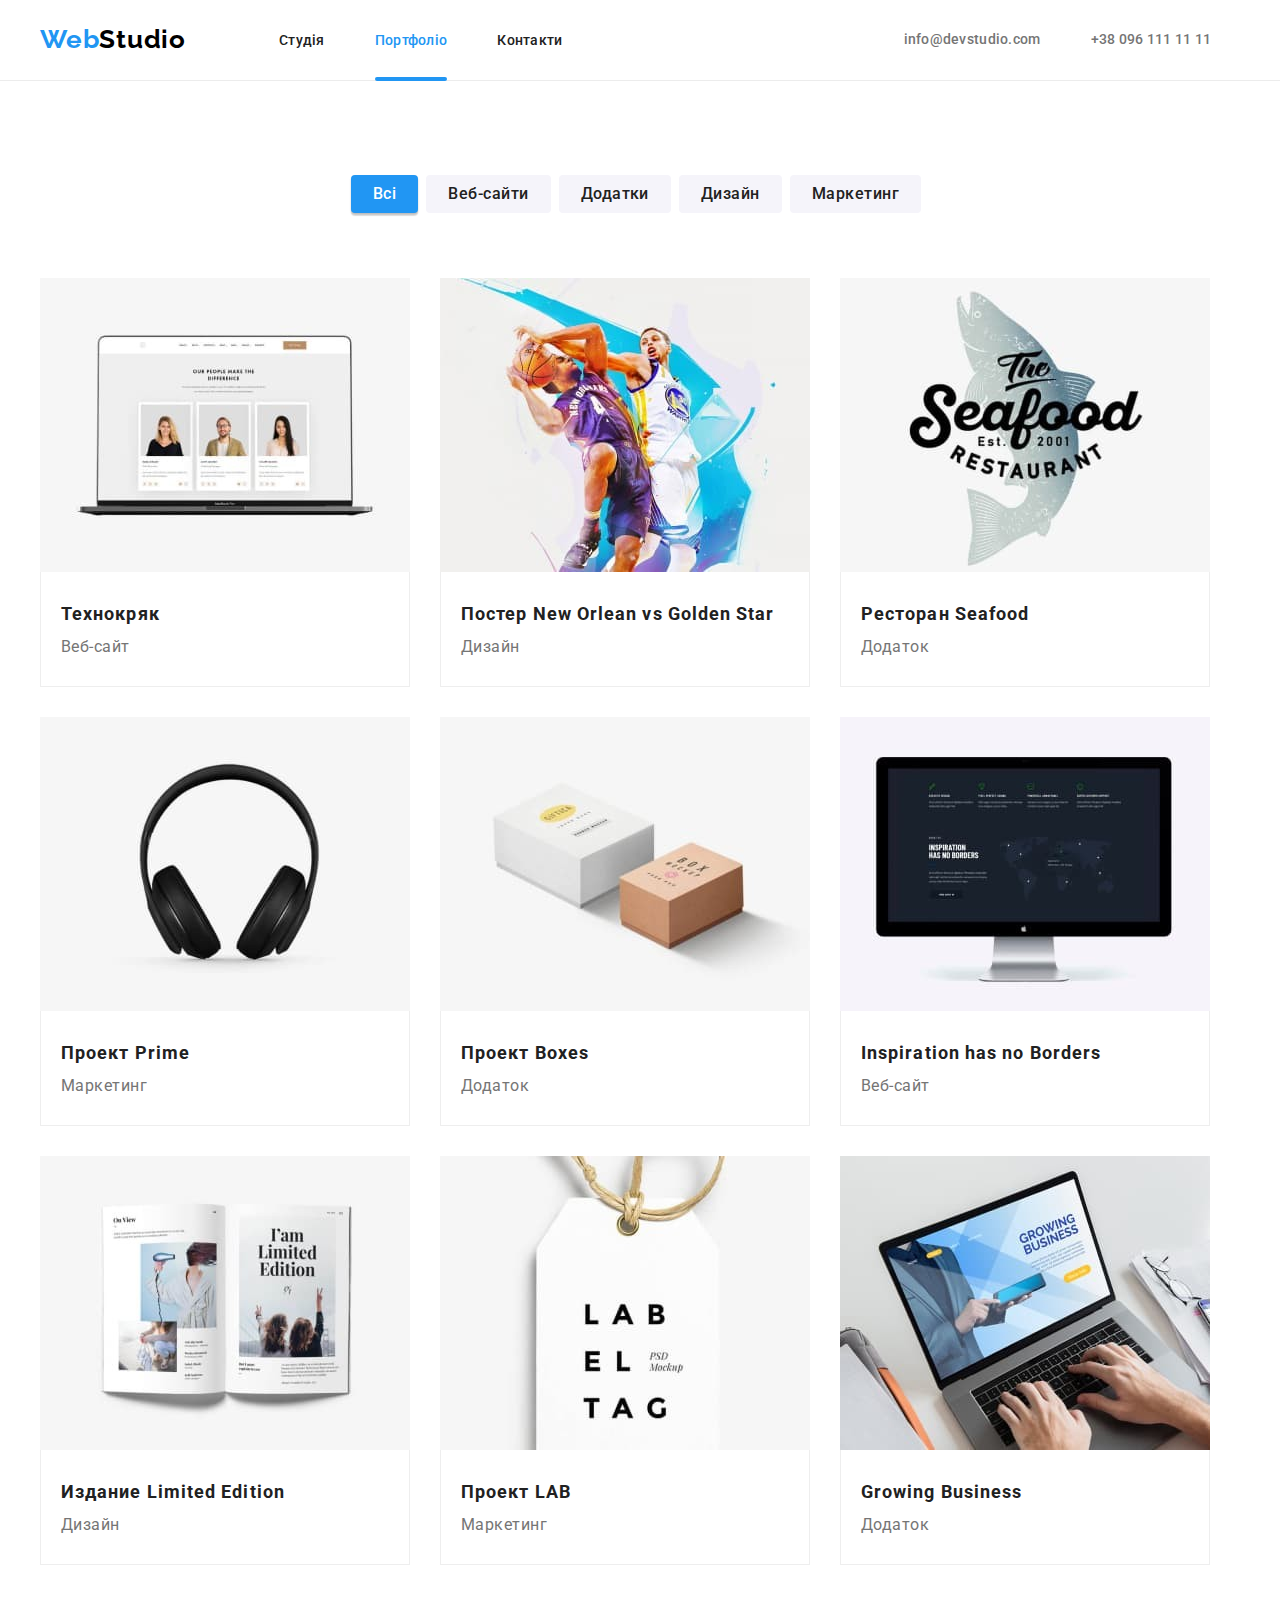
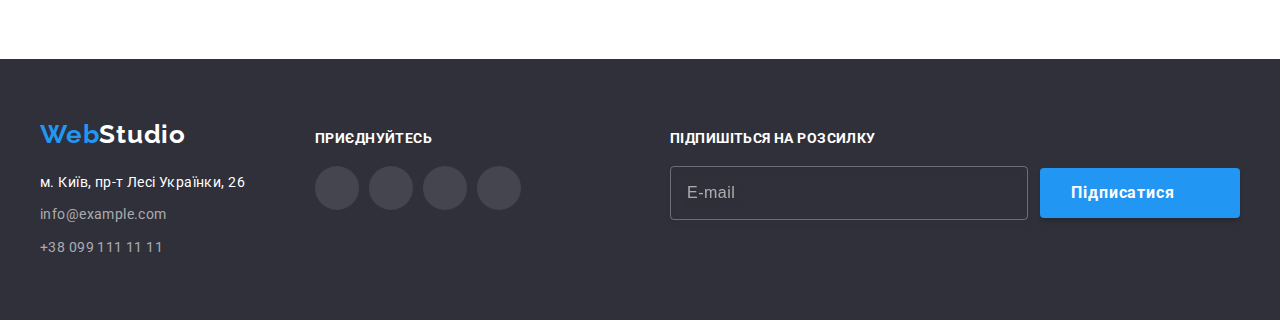
==== commit d410aa97: "Adaptation of pictures is done" ====
--- a/portfolio.html
+++ b/portfolio.html
@@ -127,12 +127,40 @@
             <li class="project-set__items">
               <a class="project-link" href="">
                 <div class="project-thumb">
-                  <img
-                    src="./images/project-1.jpg"
-                    alt="Страница компании"
-                    width="370"
-                    height="294"
-                  />
+                  <picture>
+                    <source
+                      media="(min-width: 1200px)"
+                      srcset="
+                        ./images/projects/project-1_l.jpg    1x,
+                        ./images/projects/project-1_l@2x.jpg 2x
+                      "
+                      type="image/jpg"
+                    />
+                    <source
+                      media="(min-width: 768px)"
+                      srcset="
+                        ./images/projects/project-1_m.jpg    1x,
+                        ./images/projects/project-1_m@2x.jpg 2x
+                      "
+                      type="image/jpg"
+                    />
+                    <source
+                      media="(max-width: 767px)"
+                      srcset="
+                        ./images/projects/project-1_s.jpg    1x,
+                        ./images/projects/project-1_s@2x.jpg 2x
+                      "
+                      type="image/jpg"
+                    />
+
+                    <img
+                      src="./images/projects/project-1_s.jpg"
+                      alt="Сторінка компанії"
+                      width="450"
+                      height="294"
+                    />
+                  </picture>
+
                   <div class="overlay">
                     <p class="overlay-description">
                       Ресурс пропонує комплексні пропозиції з різним рівнем функціоналу та сервісів.
@@ -150,12 +178,40 @@
             <li class="project-set__items">
               <a class="project-link" href="">
                 <div class="project-thumb">
-                  <img
-                    src="./images/project-2.jpg"
-                    alt="Игра в баскетбол"
-                    width="370"
-                    height="294"
-                  />
+                  <picture>
+                    <source
+                      media="(min-width: 1200px)"
+                      srcset="
+                        ./images/projects/project-2_l.jpg    1x,
+                        ./images/projects/project-2_l@2x.jpg 2x
+                      "
+                      type="image/jpg"
+                    />
+                    <source
+                      media="(min-width: 768px)"
+                      srcset="
+                        ./images/projects/project-2_m.jpg    1x,
+                        ./images/projects/project-2_m@2x.jpg 2x
+                      "
+                      type="image/jpg"
+                    />
+                    <source
+                      media="(max-width: 767px)"
+                      srcset="
+                        ./images/projects/project-2_s.jpg    1x,
+                        ./images/projects/project-2_s@2x.jpg 2x
+                      "
+                      type="image/jpg"
+                    />
+
+                    <img
+                      src="./images/projects/project-2_s.jpg"
+                      alt="Гра в баскетбол"
+                      width="450"
+                      height="294"
+                    />
+                  </picture>
+
                   <div class="overlay">
                     <p class="overlay-description">
                       Ресурс пропонує комплексні пропозиції з різним рівнем функціоналу та сервісів.
@@ -173,7 +229,40 @@
             <li class="project-set__items">
               <a class="project-link" href="">
                 <div class="project-thumb">
-                  <img src="./images/project-3.jpg" alt="Лого ресторана" width="370" height="294" />
+                  <picture>
+                    <source
+                      media="(min-width: 1200px)"
+                      srcset="
+                        ./images/projects/project-3_l.jpg    1x,
+                        ./images/projects/project-3_l@2x.jpg 2x
+                      "
+                      type="image/jpg"
+                    />
+                    <source
+                      media="(min-width: 768px)"
+                      srcset="
+                        ./images/projects/project-3_m.jpg    1x,
+                        ./images/projects/project-3_m@2x.jpg 2x
+                      "
+                      type="image/jpg"
+                    />
+                    <source
+                      media="(max-width: 767px)"
+                      srcset="
+                        ./images/projects/project-3_s.jpg    1x,
+                        ./images/projects/project-3_s@2x.jpg 2x
+                      "
+                      type="image/jpg"
+                    />
+
+                    <img
+                      src="./images/projects/project-3_s.jpg"
+                      alt="Логотип ресторану"
+                      width="450"
+                      height="294"
+                    />
+                  </picture>
+
                   <div class="overlay">
                     <p class="overlay-description">
                       Ресурс пропонує комплексні пропозиції з різним рівнем функціоналу та сервісів.
@@ -191,7 +280,40 @@
             <li class="project-set__items">
               <a class="project-link" href="">
                 <div class="project-thumb">
-                  <img src="./images/project-4.jpg" alt="Наушники" width="370" height="294" />
+                  <picture>
+                    <source
+                      media="(min-width: 1200px)"
+                      srcset="
+                        ./images/projects/project-4_l.jpg    1x,
+                        ./images/projects/project-4_l@2x.jpg 2x
+                      "
+                      type="image/jpg"
+                    />
+                    <source
+                      media="(min-width: 768px)"
+                      srcset="
+                        ./images/projects/project-4_m.jpg    1x,
+                        ./images/projects/project-4_m@2x.jpg 2x
+                      "
+                      type="image/jpg"
+                    />
+                    <source
+                      media="(max-width: 767px)"
+                      srcset="
+                        ./images/projects/project-4_s.jpg    1x,
+                        ./images/projects/project-4_s@2x.jpg 2x
+                      "
+                      type="image/jpg"
+                    />
+
+                    <img
+                      src="./images/projects/project-4_s.jpg"
+                      alt="Навушники"
+                      width="450"
+                      height="294"
+                    />
+                  </picture>
+
                   <div class="overlay">
                     <p class="overlay-description">
                       Ресурс пропонує комплексні пропозиції з різним рівнем функціоналу та сервісів.
@@ -209,7 +331,40 @@
             <li class="project-set__items">
               <a class="project-link" href="">
                 <div class="project-thumb">
-                  <img src="./images/project-5.jpg" alt="Две коробки" width="370" height="294" />
+                  <picture>
+                    <source
+                      media="(min-width: 1200px)"
+                      srcset="
+                        ./images/projects/project-5_l.jpg    1x,
+                        ./images/projects/project-5_l@2x.jpg 2x
+                      "
+                      type="image/jpg"
+                    />
+                    <source
+                      media="(min-width: 768px)"
+                      srcset="
+                        ./images/projects/project-5_m.jpg    1x,
+                        ./images/projects/project-5_m@2x.jpg 2x
+                      "
+                      type="image/jpg"
+                    />
+                    <source
+                      media="(max-width: 767px)"
+                      srcset="
+                        ./images/projects/project-5_s.jpg    1x,
+                        ./images/projects/project-5_s@2x.jpg 2x
+                      "
+                      type="image/jpg"
+                    />
+
+                    <img
+                      src="./images/projects/project-5_s.jpg"
+                      alt="Дві коробки"
+                      width="450"
+                      height="294"
+                    />
+                  </picture>
+
                   <div class="overlay">
                     <p class="overlay-description">
                       Ресурс пропонує комплексні пропозиції з різним рівнем функціоналу та сервісів.
@@ -227,7 +382,40 @@
             <li class="project-set__items">
               <a class="project-link" href="">
                 <div class="project-thumb">
-                  <img src="./images/project-6.jpg" alt="Страница сайта" width="370" height="294" />
+                  <picture>
+                    <source
+                      media="(min-width: 1200px)"
+                      srcset="
+                        ./images/projects/project-6_l.jpg    1x,
+                        ./images/projects/project-6_l@2x.jpg 2x
+                      "
+                      type="image/jpg"
+                    />
+                    <source
+                      media="(min-width: 768px)"
+                      srcset="
+                        ./images/projects/project-6_m.jpg    1x,
+                        ./images/projects/project-6_m@2x.jpg 2x
+                      "
+                      type="image/jpg"
+                    />
+                    <source
+                      media="(max-width: 767px)"
+                      srcset="
+                        ./images/projects/project-6_s.jpg    1x,
+                        ./images/projects/project-6_s@2x.jpg 2x
+                      "
+                      type="image/jpg"
+                    />
+
+                    <img
+                      src="./images/projects/project-6_s.jpg"
+                      alt="Сторінка сайту"
+                      width="450"
+                      height="294"
+                    />
+                  </picture>
+
                   <div class="overlay">
                     <p class="overlay-description">
                       Ресурс пропонує комплексні пропозиції з різним рівнем функціоналу та сервісів.
@@ -245,7 +433,40 @@
             <li class="project-set__items">
               <a class="project-link" href="">
                 <div class="project-thumb">
-                  <img src="./images/project-7.jpg" alt="Журнал" width="370" height="294" />
+                  <picture>
+                    <source
+                      media="(min-width: 1200px)"
+                      srcset="
+                        ./images/projects/project-7_l.jpg    1x,
+                        ./images/projects/project-7_l@2x.jpg 2x
+                      "
+                      type="image/jpg"
+                    />
+                    <source
+                      media="(min-width: 768px)"
+                      srcset="
+                        ./images/projects/project-7_m.jpg    1x,
+                        ./images/projects/project-7_m@2x.jpg 2x
+                      "
+                      type="image/jpg"
+                    />
+                    <source
+                      media="(max-width: 767px)"
+                      srcset="
+                        ./images/projects/project-7_s.jpg    1x,
+                        ./images/projects/project-7_s@2x.jpg 2x
+                      "
+                      type="image/jpg"
+                    />
+
+                    <img
+                      src="./images/projects/project-7_s.jpg"
+                      alt="Журнал"
+                      width="450"
+                      height="294"
+                    />
+                  </picture>
+
                   <div class="overlay">
                     <p class="overlay-description">
                       Ресурс пропонує комплексні пропозиції з різним рівнем функціоналу та сервісів.
@@ -263,7 +484,40 @@
             <li class="project-set__items">
               <a class="project-link" href="">
                 <div class="project-thumb">
-                  <img src="./images/project-8.jpg" alt="Лейба магазина" width="370" height="294" />
+                  <picture>
+                    <source
+                      media="(min-width: 1200px)"
+                      srcset="
+                        ./images/projects/project-8_l.jpg    1x,
+                        ./images/projects/project-8_l@2x.jpg 2x
+                      "
+                      type="image/jpg"
+                    />
+                    <source
+                      media="(min-width: 768px)"
+                      srcset="
+                        ./images/projects/project-8_m.jpg    1x,
+                        ./images/projects/project-8_m@2x.jpg 2x
+                      "
+                      type="image/jpg"
+                    />
+                    <source
+                      media="(max-width: 767px)"
+                      srcset="
+                        ./images/projects/project-8_s.jpg    1x,
+                        ./images/projects/project-8_s@2x.jpg 2x
+                      "
+                      type="image/jpg"
+                    />
+
+                    <img
+                      src="./images/projects/project-8_s.jpg"
+                      alt="Лейба магазину"
+                      width="450"
+                      height="294"
+                    />
+                  </picture>
+
                   <div class="overlay">
                     <p class="overlay-description">
                       Ресурс пропонує комплексні пропозиції з різним рівнем функціоналу та сервісів.
@@ -281,7 +535,40 @@
             <li class="project-set__items">
               <a class="project-link" href="">
                 <div class="project-thumb">
-                  <img src="./images/project-9.jpg" alt="Ноутбук" width="370" height="294" />
+                  <picture>
+                    <source
+                      media="(min-width: 1200px)"
+                      srcset="
+                        ./images/projects/project-9_l.jpg    1x,
+                        ./images/projects/project-9_l@2x.jpg 2x
+                      "
+                      type="image/jpg"
+                    />
+                    <source
+                      media="(min-width: 768px)"
+                      srcset="
+                        ./images/projects/project-9_m.jpg    1x,
+                        ./images/projects/project-9_m@2x.jpg 2x
+                      "
+                      type="image/jpg"
+                    />
+                    <source
+                      media="(max-width: 767px)"
+                      srcset="
+                        ./images/projects/project-9_s.jpg    1x,
+                        ./images/projects/project-9_s@2x.jpg 2x
+                      "
+                      type="image/jpg"
+                    />
+
+                    <img
+                      src="./images/projects/project-9_s.jpg"
+                      alt="Ноутбук"
+                      width="450"
+                      height="294"
+                    />
+                  </picture>
+
                   <div class="overlay">
                     <p class="overlay-description">
                       Ресурс пропонує комплексні пропозиції з різним рівнем функціоналу та сервісів.
--- a/css/main.min.css
+++ b/css/main.min.css
@@ -1 +1 @@
-:root{--hero-bg-color: #2F303A;--black-color: #000000;--title-color: #212121;--text-color: #757575;--accent-color: #2196F3;--white-color: #FFFFFF;--button-bgc-color: #F5F4FA;--button-hover: #188CE8;--footer-bg-color: #2F303A;--contact-link-dark: #757575;--adress-link-light: rgba(255, 255, 255, 0.6);--items: 3;--indent: 30px;--primary-icon-fill: #AFB1B8;--secondary-icon-fill: #FFFFFF;--indent: 30px}.visually-hidden{position:absolute;width:1px;height:1px;margin:-1px;border:0;padding:0;white-space:nowrap;-webkit-clip-path:inset(100%);clip-path:inset(100%);clip:rect(0 0 0 0);overflow:hidden}body{margin:0;color:var(--title-color);background-color:var(--white-color);font-family:"Roboto",sans-serif}img{display:block;max-width:100%;height:auto}ul{list-style:none;margin:0;padding:0}a{text-decoration:none}.list{display:-webkit-box;display:-ms-flexbox;display:flex;margin:0;padding:0}.link{text-decoration:none;color:currentColor}.flex-list{display:-webkit-box;display:-ms-flexbox;display:flex;-ms-flex-wrap:wrap;flex-wrap:wrap;gap:var(--indent);-webkit-box-align:center;-ms-flex-align:center;align-items:center;-webkit-box-pack:center;-ms-flex-pack:center;justify-content:center;padding:0}.flex-list__item{-ms-flex-preferred-size:calc((100% - var(--indent)*(var(--items) - 1))/var(--items));flex-basis:calc((100% - var(--indent)*(var(--items) - 1))/var(--items))}.button{min-width:200px;min-height:50px;color:var(--white-color);background-color:var(--accent-color);border:none;border-radius:4px;font-family:inherit;font-weight:700;font-size:16px;line-height:1.88;-webkit-box-align:center;-ms-flex-align:center;align-items:center;text-align:center;letter-spacing:.06em;cursor:pointer;-webkit-transition:background-color 250ms cubic-bezier(0.4, 0, 0.2, 1),color 250ms cubic-bezier(0.4, 0, 0.2, 1);transition:background-color 250ms cubic-bezier(0.4, 0, 0.2, 1),color 250ms cubic-bezier(0.4, 0, 0.2, 1)}.button:hover,.button:focus{background-color:var(--button-hover);color:var(--white-color)}.container{width:100%;padding-left:15px;padding-right:15px;margin-left:auto;margin-right:auto}@media screen and (min-width: 480px){.container{max-width:480px}}@media screen and (min-width: 768px){.container{max-width:768px}}@media screen and (min-width: 1200px){.container{max-width:1200px}}.section{padding-top:94px;padding-bottom:94px}.social-media__link{display:-webkit-box;display:-ms-flexbox;display:flex;-webkit-box-align:center;-ms-flex-align:center;align-items:center;-webkit-box-pack:center;-ms-flex-pack:center;justify-content:center;-webkit-transition:background-color 250ms cubic-bezier(0.4, 0, 0.2, 1),color 250ms cubic-bezier(0.4, 0, 0.2, 1);transition:background-color 250ms cubic-bezier(0.4, 0, 0.2, 1),color 250ms cubic-bezier(0.4, 0, 0.2, 1)}.social-media__link:hover,.social-media__link:focus{color:var(--white-color);background-color:var(--accent-color)}.social-media__link--mode-light{width:44px;height:44px;border-radius:50%;color:#afb1b8;background-color:var(--white-color)}.social-media{display:-webkit-box;display:-ms-flexbox;display:flex;-webkit-box-pack:center;-ms-flex-pack:center;justify-content:center;padding-left:0}.social-media__item:not(:last-child){margin-right:10px}.social-media__icon{fill:currentColor}.section-title{color:var(--title-color);font-weight:700;font-size:28px;line-height:1.2;text-align:center;letter-spacing:.03em}@media screen and (min-width: 1200px){.section-title{font-size:36px}}.overlay{position:absolute;top:0;left:0;width:100%;height:100%;-webkit-transform:translateY(100%);transform:translateY(100%);-webkit-transition:-webkit-transform 250ms cubic-bezier(0.4, 0, 0.2, 1);transition:-webkit-transform 250ms cubic-bezier(0.4, 0, 0.2, 1);transition:transform 250ms cubic-bezier(0.4, 0, 0.2, 1);transition:transform 250ms cubic-bezier(0.4, 0, 0.2, 1), -webkit-transform 250ms cubic-bezier(0.4, 0, 0.2, 1);display:-webkit-box;display:-ms-flexbox;display:flex;-webkit-box-align:center;-ms-flex-align:center;align-items:center;-webkit-box-pack:center;-ms-flex-pack:center;justify-content:center;background-color:rgba(33,150,243,.9)}.overlay-description{padding:63px 24px;margin:0;font-weight:400;font-size:18px;line-height:1.56;letter-spacing:.03em;color:var(--white-color)}.backdrop{position:fixed;top:0;left:0;z-index:1000;width:100%;height:100%;background-color:rgba(0,0,0,.2);opacity:1;visibility:visible;pointer-events:initial;-webkit-transition:opacity 250ms cubic-bezier(0.4, 0, 0.2, 1),visibility 250ms cubic-bezier(0.4, 0, 0.2, 1);transition:opacity 250ms cubic-bezier(0.4, 0, 0.2, 1),visibility 250ms cubic-bezier(0.4, 0, 0.2, 1)}.backdrop.is-hidden{opacity:0;visibility:hidden;pointer-events:none}.modal{position:absolute;top:50%;left:50%;padding:40px;-webkit-transform:translate(-50%, -50%);transform:translate(-50%, -50%);width:450px;height:609px;background-color:var(--white-color);-webkit-box-shadow:0px 1px 3px rgba(0,0,0,.12),0px 1px 1px rgba(0,0,0,.14),0px 2px 1px rgba(0,0,0,.2);box-shadow:0px 1px 3px rgba(0,0,0,.12),0px 1px 1px rgba(0,0,0,.14),0px 2px 1px rgba(0,0,0,.2);border-radius:4px}@media screen and (min-width: 1200px){.modal{min-width:528px;min-height:581px}}.modal-form{display:-webkit-box;display:-ms-flexbox;display:flex;-webkit-box-orient:vertical;-webkit-box-direction:normal;-ms-flex-direction:column;flex-direction:column}.modal-form:nth-child(4){margin-bottom:17px}.modal-title{display:block;font-weight:700;font-size:20px;line-height:1.15;text-align:center;letter-spacing:.03em;margin-bottom:12px;color:var(--title-color)}.imput-field{width:100%;height:40px;padding:12px 16px 12px 42px;border:1px solid rgba(33,33,33,.2);border-radius:4px;-webkit-transition:border-color 250ms cubic-bezier(0.4, 0, 0.2, 1);transition:border-color 250ms cubic-bezier(0.4, 0, 0.2, 1);outline:rgba(0,0,0,0)}.imput-field:focus{border-color:var(--accent-color)}.label-img{position:absolute;top:50%;left:15px;width:18px;height:18px;fill:var(--black-color);-webkit-transform:translateY(-50%);transform:translateY(-50%);-webkit-transition:fill 250ms cubic-bezier(0.4, 0, 0.2, 1);transition:fill 250ms cubic-bezier(0.4, 0, 0.2, 1)}.imput-field:focus+.label-img,.imput-field:hover+.label-img{fill:var(--accent-color)}.form-checkbox{display:-webkit-box;display:-ms-flexbox;display:flex;-webkit-box-align:center;-ms-flex-align:center;align-items:center;-webkit-box-pack:center;-ms-flex-pack:center;justify-content:center;margin-bottom:30px}.form-agreement-custom{display:-webkit-inline-box;display:-ms-inline-flexbox;display:inline-flex;-webkit-box-align:center;-ms-flex-align:center;align-items:center;-webkit-box-pack:center;-ms-flex-pack:center;justify-content:center;width:16px;height:15px;margin-right:7px;outline:1px solid #000;outline-offset:-1px;-webkit-box-shadow:0px 4px 4px rgba(0,0,0,.25);box-shadow:0px 4px 4px rgba(0,0,0,.25);-webkit-transition:outline-color 250ms cubic-bezier(0.4, 0, 0.2, 1),background-color 250ms cubic-bezier(0.4, 0, 0.2, 1);transition:outline-color 250ms cubic-bezier(0.4, 0, 0.2, 1),background-color 250ms cubic-bezier(0.4, 0, 0.2, 1)}.form-checkbox:focus+.form-agreement-custom{outline-color:var(--accent-color);-webkit-box-shadow:none;box-shadow:none}.form-checkbox:checked+.form-agreement-custom{background-color:var(--accent-color);outline-color:var(--accent-color)}.form-agreement-text{font-weight:400;font-size:12px;line-height:1.71;letter-spacing:.03em;color:var(--text-color);-webkit-user-select:none;-moz-user-select:none;-ms-user-select:none;user-select:none}@media screen and (min-width: 1200px){.form-agreement-text{font-size:14px}}.icon-agreement{fill:var(--white-color)}.agreement-link{font-weight:400;font-size:12px;line-height:1.71;letter-spacing:.03em;-webkit-text-decoration-line:underline;text-decoration-line:underline;color:var(--accent-color)}@media screen and (min-width: 1200px){.agreement-link{font-size:14px}}.modal__button{padding:10px 56px;margin:0 auto;-webkit-box-shadow:0px 4px 4px rgba(0,0,0,.15);box-shadow:0px 4px 4px rgba(0,0,0,.15);-webkit-transition:background-color 250ms cubic-bezier(0.4, 0, 0.2, 1);transition:background-color 250ms cubic-bezier(0.4, 0, 0.2, 1)}.modal__button:hover,.modal__button:focus{background-color:#188ce8}.modal-close-button{position:absolute;top:8px;right:8px;display:-webkit-box;display:-ms-flexbox;display:flex;-webkit-box-pack:center;-ms-flex-pack:center;justify-content:center;-webkit-box-align:center;-ms-flex-align:center;align-items:center;width:30px;height:30px;padding:0;background-color:var(--white-color);border:1px solid rgba(0,0,0,.1);border-radius:50%;cursor:pointer;fill:currentColor}.modal-close-button svg{-webkit-transition:fill 250ms cubic-bezier(0.4, 0, 0.2, 1);transition:fill 250ms cubic-bezier(0.4, 0, 0.2, 1)}.modal-close-button svg:focus svg,.modal-close-button svg:hover svg{fill:var(--accent-color)}.label{display:-webkit-box;display:-ms-flexbox;display:flex;-webkit-box-orient:vertical;-webkit-box-direction:normal;-ms-flex-direction:column;flex-direction:column;margin-bottom:10px}.label-text{font-weight:400;font-size:12px;line-height:1.16;margin-bottom:4px;letter-spacing:.01em;color:var(--text-color)}.label-box{position:relative}.comment{height:120px;padding:12px 16px;resize:none}.comment::-webkit-input-placeholder{font-weight:400;font-size:14px;line-height:1.14;letter-spacing:.01em;color:rgba(117,117,117,.5)}.comment::-moz-placeholder{font-weight:400;font-size:14px;line-height:1.14;letter-spacing:.01em;color:rgba(117,117,117,.5)}.comment:-ms-input-placeholder{font-weight:400;font-size:14px;line-height:1.14;letter-spacing:.01em;color:rgba(117,117,117,.5)}.comment::-ms-input-placeholder{font-weight:400;font-size:14px;line-height:1.14;letter-spacing:.01em;color:rgba(117,117,117,.5)}.comment::placeholder{font-weight:400;font-size:14px;line-height:1.14;letter-spacing:.01em;color:rgba(117,117,117,.5)}.mobile-menu-btn{background-color:rgba(0,0,0,0);color:#212121;border:none;width:40px;height:40px;display:-webkit-box;display:-ms-flexbox;display:flex;-webkit-box-align:center;-ms-flex-align:center;align-items:center;-webkit-box-pack:center;-ms-flex-pack:center;justify-content:center;margin-left:auto;z-index:1000}.mobile-menu-btn:hover,.mobile-menu-btn:focus{color:var(--accent-color)}@media screen and (min-width: 768px){.mobile-menu-btn{display:none}}.mobile-menu-icon{fill:currentColor}.mobile-menu{display:-webkit-box;display:-ms-flexbox;display:flex;-webkit-box-orient:vertical;-webkit-box-direction:normal;-ms-flex-direction:column;flex-direction:column;position:fixed;top:0;left:0;width:100%;height:100%;padding:48px 40px;background-color:var(--white-color);z-index:100;-webkit-transition:-webkit-transform 250ms cubic-bezier(0.4, 0, 0.2, 1);transition:-webkit-transform 250ms cubic-bezier(0.4, 0, 0.2, 1);transition:transform 250ms cubic-bezier(0.4, 0, 0.2, 1);transition:transform 250ms cubic-bezier(0.4, 0, 0.2, 1), -webkit-transform 250ms cubic-bezier(0.4, 0, 0.2, 1);-webkit-transform:translateX(100%);transform:translateX(100%)}.mobile-menu.is-open{-webkit-transform:translateX(0);transform:translateX(0)}.mobile-menu-burger{-webkit-transition:-webkit-transform 250ms cubic-bezier(0.4, 0, 0.2, 1);transition:-webkit-transform 250ms cubic-bezier(0.4, 0, 0.2, 1);transition:transform 250ms cubic-bezier(0.4, 0, 0.2, 1);transition:transform 250ms cubic-bezier(0.4, 0, 0.2, 1), -webkit-transform 250ms cubic-bezier(0.4, 0, 0.2, 1)}.mobile-menu-btn.is-open .mobile-menu-burger{opacity:0}.mobile-menu-close{opacity:0;-webkit-transition:-webkit-transform 250ms cubic-bezier(0.4, 0, 0.2, 1);transition:-webkit-transform 250ms cubic-bezier(0.4, 0, 0.2, 1);transition:transform 250ms cubic-bezier(0.4, 0, 0.2, 1);transition:transform 250ms cubic-bezier(0.4, 0, 0.2, 1), -webkit-transform 250ms cubic-bezier(0.4, 0, 0.2, 1)}.mobile-menu-btn.is-open .mobile-menu-close{opacity:1}.mobile-menu-nav{display:block;margin-bottom:auto;font-weight:500;font-size:40px;line-height:1.18;letter-spacing:.02em;color:var(--title-color)}.mobile-menu-nav-item:not(:last-child){margin-bottom:32px}.mobile-menu-nav-item .current{color:var(--accent-color)}.mobile-menu-contacts{display:block;margin-bottom:64px;font-weight:500;font-size:24px;line-height:28px;letter-spacing:.02em;color:var(--text-color)}.mobile-menu-contacts-item:not(:last-child){margin-bottom:32px}.mobile-menu-contacts-item .accent{font-size:34px;color:var(--accent-color)}.mobile-menu-socials{display:-webkit-box;display:-ms-flexbox;display:flex;-webkit-box-align:center;-ms-flex-align:center;align-items:center;-ms-flex-wrap:wrap;flex-wrap:wrap;gap:10px;font-weight:500;font-size:18px;line-height:1.22;letter-spacing:.02em;color:var(--accent-color)}.mobile-menu-socials-item:not(:last-child) .mobile-menu-socials-link{border-right:1px solid rgba(33,33,33,.2);padding-right:10px}.header{border-bottom:1px solid #ececec}.header__container{display:-webkit-box;display:-ms-flexbox;display:flex;-webkit-box-align:center;-ms-flex-align:center;align-items:center}.header .logo{display:-webkit-box;display:-ms-flexbox;display:flex;text-decoration:none;color:var(--black-color);margin-left:0;margin-right:87px;padding-top:16px;padding-bottom:16px;font-family:"Raleway",sans-serif;font-style:normal;font-weight:700;font-size:24px;line-height:1.2;letter-spacing:.03em}@media screen and (min-width: 768px){.header .logo{padding-top:26px;padding-bottom:26px}}@media screen and (min-width: 1200px){.header .logo{font-size:26px;padding-top:24px;padding-bottom:25px;margin-left:0;margin-right:93px}}.logo-part{color:var(--accent-color)}.main-nav__list .main-nav__link--current{color:var(--accent-color)}.main-nav__link--current{position:relative}.main-nav__link--current::after{content:"";position:absolute;bottom:-1px;left:0;width:100%;height:4px;background:var(--accent-color);border-radius:2px}.main-nav{display:-webkit-box;display:-ms-flexbox;display:flex;-webkit-box-align:center;-ms-flex-align:center;align-items:center}.main-nav__list{display:none}@media screen and (min-width: 768px){.main-nav__list{display:-webkit-box;display:-ms-flexbox;display:flex;font-weight:500;font-size:14px;line-height:16px;letter-spacing:.02em}}@media screen and (min-width: 1200px){.main-nav__list{display:-webkit-box;display:-ms-flexbox;display:flex;font-weight:500;font-size:14px;line-height:16px;letter-spacing:.02em}}.main-nav__link{color:var(--title-color)}.main-nav__link:hover,.main-nav__link:focus{color:var(--accent-color)}.main-nav__link .main-nav__link--current,.main-nav__link{display:block;padding-top:32px;padding-bottom:32px;-webkit-transition:color 250ms cubic-bezier(0.4, 0, 0.2, 1);transition:color 250ms cubic-bezier(0.4, 0, 0.2, 1)}.contact-link--dark{color:var(--contact-link-dark)}.main-nav__list .main-nav__item:not(:last-child){margin-right:50px}@media screen and (min-width: 1200px){.main-nav__contact .main-nav__item+.main-nav__item{margin-left:30px}}.main-nav__contact{display:none}@media screen and (min-width: 768px){.main-nav__contact{display:-webkit-box;display:-ms-flexbox;display:flex;-webkit-box-orient:vertical;-webkit-box-direction:normal;-ms-flex-direction:column;flex-direction:column;margin-left:84px}}@media screen and (min-width: 1200px){.main-nav__contact{display:-webkit-box;display:-ms-flexbox;display:flex;-webkit-box-orient:horizontal;-webkit-box-direction:normal;-ms-flex-direction:row;flex-direction:row;margin-left:315px;margin-bottom:0;margin-top:0;padding:0}}@media screen and (min-width: 768px){.main-nav__contact .main-nav__item:not(:last-child){margin-bottom:10px}}@media screen and (min-width: 1200px){.main-nav__contact .main-nav__item:not(:last-child){margin-bottom:0}}.contact-link{font-weight:500;line-height:1.14;letter-spacing:.02em;-webkit-box-align:center;-ms-flex-align:center;align-items:center;-webkit-transition:color 250ms cubic-bezier(0.4, 0, 0.2, 1);transition:color 250ms cubic-bezier(0.4, 0, 0.2, 1)}.contact-link:hover,.contact-link:focus,.contact-link:active{color:var(--accent-color)}@media screen and (min-width: 768px){.contact-link{font-size:12px}}@media screen and (min-width: 1200px){.contact-link{display:-webkit-box;display:-ms-flexbox;display:flex;padding-top:32px;padding-bottom:32px;font-size:14px;text-decoration:none;color:var(--text-color)}}.contact-link svg{margin-right:10px;fill:currentColor}.hero{max-width:1600px;margin-left:auto;margin-right:auto;padding-top:118px;padding-bottom:118px;text-align:center;background-color:var(--hero-bg-color);background-image:-webkit-gradient(linear, left top, right top, from(rgba(47, 48, 58, 0.4)), to(rgba(47, 48, 58, 0.4))),url(../images/hero-bg-img.jpg);background-image:linear-gradient(to right, rgba(47, 48, 58, 0.4), rgba(47, 48, 58, 0.4)),url(../images/hero-bg-img.jpg);background-repeat:no-repeat;background-position:center;background-size:cover}@media screen and (min-width: 1200px){.hero{padding-top:200px;padding-bottom:200px}}.hero-title{margin-top:0;margin-bottom:30px;margin-left:auto;margin-right:auto;max-width:360px;color:var(--white-color);font-weight:900;font-size:26px;line-height:1.36;text-align:center;letter-spacing:.06em;text-transform:uppercase}@media screen and (min-width: 1200px){.hero-title{font-size:44px;max-width:696px}}.hero__button{display:-webkit-inline-box;display:-ms-inline-flexbox;display:inline-flex;padding:10px 24px;-webkit-transition:background-color 250ms cubic-bezier(0.4, 0, 0.2, 1),color 250ms cubic-bezier(0.4, 0, 0.2, 1);transition:background-color 250ms cubic-bezier(0.4, 0, 0.2, 1),color 250ms cubic-bezier(0.4, 0, 0.2, 1)}@media screen and (min-width: 1200px){.hero__button{padding:10px 32px}}.peculiarities{padding-top:60px;padding-bottom:60px}@media screen and (min-width: 768px){.peculiarities{padding-top:60px;padding-bottom:60px}}@media screen and (min-width: 1200px){.peculiarities{padding-top:94px;padding-bottom:94px}}.peculiarities-box{display:-webkit-box;display:-ms-flexbox;display:flex;-webkit-box-align:center;-ms-flex-align:center;align-items:center;-webkit-box-pack:center;-ms-flex-pack:center;justify-content:center;width:100%;height:120px;margin-bottom:30px;background-color:#f5f4fa;border-radius:4px}.peculiarities-title{margin-top:0;margin-bottom:10px;color:var(--title-color);font-weight:700;font-size:14px;line-height:1.14;letter-spacing:.03em;text-transform:uppercase;text-align:center}@media screen and (min-width: 768px){.peculiarities-title{text-align:start}}@media screen and (min-width: 1200px){.peculiarities-title{text-align:start}}.peculiarities-list{--items: 1;-webkit-box-align:baseline;-ms-flex-align:baseline;align-items:baseline}@media screen and (min-width: 768px){.peculiarities-list{--items: 2}}@media screen and (min-width: 1200px){.peculiarities-list{--items: 4}}.peculiarities-item{margin-top:0;margin-bottom:0;color:var(--text-color);font-weight:400;font-size:14px;line-height:1.71;letter-spacing:.03em}.works{display:none}@media screen and (min-width: 1200px){.works{display:block;padding-top:0}.works__title{margin-top:0;margin-bottom:50px}.works__items{margin-right:30px;position:relative;z-index:-1}.works__items:nth-child(3n){margin-right:0}.works__label{display:-webkit-box;display:-ms-flexbox;display:flex;position:absolute;bottom:0;width:100%;height:70px;margin:auto;-webkit-box-align:center;-ms-flex-align:center;align-items:center;-webkit-box-pack:center;-ms-flex-pack:center;justify-content:center;background:rgba(47,48,58,.8);font-weight:700;font-size:14px;line-height:16px;text-align:center;letter-spacing:.03em;text-transform:uppercase;color:var(--white-color)}}.team{background-color:var(--button-bgc-color);padding-top:60px;padding-bottom:60px}@media screen and (min-width: 768px){.team{padding-top:60px;padding-bottom:60px}}@media screen and (min-width: 1200px){.team{padding-top:94px;padding-bottom:94px}}.team__title{margin-bottom:30px;margin-top:0}@media screen and (min-width: 1200px){.team__title{margin-bottom:50px}}.team__members{display:-webkit-box;display:-ms-flexbox;display:flex;padding:0;margin:0;--items: 1}@media screen and (min-width: 768px){.team__members{--items: 2}}@media screen and (min-width: 1200px){.team__members{--items: 4}}.team__member{max-width:450px;background-color:var(--white-color);-webkit-box-shadow:0px 1px 3px rgba(0,0,0,.12),0px 1px 1px rgba(0,0,0,.14),0px 2px 1px rgba(0,0,0,.2);box-shadow:0px 1px 3px rgba(0,0,0,.12),0px 1px 1px rgba(0,0,0,.14),0px 2px 1px rgba(0,0,0,.2);border-radius:0px 0px 4px 4px}@media screen and (min-width: 1200px){.team__member{max-width:270px}}.team__member:nth-child(4n){margin-right:0}.team__member-name{color:var(--title-color);font-weight:500;font-size:16px;line-height:1.2;letter-spacing:.03em}.team__description{padding-top:30px;padding-bottom:30px;text-align:center}.team__member-name{margin-bottom:10px;margin-top:0}.team__member-position{margin-bottom:16px;margin-top:0;color:var(--text-color);font-weight:400;font-size:16px;line-height:1.2;letter-spacing:.03em}.clients{margin-top:60px;margin-bottom:60px}@media screen and (min-width: 1200px){.clients{margin-top:94px;margin-bottom:94px}}.clients__title{margin-bottom:50px;margin-top:0}@media screen and (min-width: 480px){.clients__list{--items: 2;--indent: 30px}}@media screen and (min-width: 768px){.clients__list{--items: 3;--indent: 30px}}@media screen and (min-width: 1200px){.clients__list{--items: 6;--indent: 30px}}.clients__icon{fill:currentColor}.clients__link{display:-webkit-box;display:-ms-flexbox;display:flex;-webkit-box-pack:center;-ms-flex-pack:center;justify-content:center;-webkit-box-align:center;-ms-flex-align:center;align-items:center;margin:0;max-width:210px;height:92px;-webkit-transition:border-color 250ms cubic-bezier(0.4, 0, 0.2, 1),color 250ms cubic-bezier(0.4, 0, 0.2, 1);transition:border-color 250ms cubic-bezier(0.4, 0, 0.2, 1),color 250ms cubic-bezier(0.4, 0, 0.2, 1);border:1px solid var(--primary-icon-fill);border-radius:4px;color:var(--primary-icon-fill)}.clients__link:hover,.clients__link:focus{color:var(--accent-color);border-color:var(--accent-color)}@media screen and (min-width: 480px){.clients__link{--items: 2 }}@media screen and (min-width: 768px){.clients__link{--items: 3 }}@media screen and (min-width: 1200px){.clients__link{width:170px;height:92px}}.project-set{display:block;-ms-flex-wrap:wrap;flex-wrap:wrap;margin:calc(-1*var(--indent)/2);-webkit-box-align:center;-ms-flex-align:center;align-items:center;padding:0}@media screen and (min-width: 768px){.project-set{display:-webkit-box;display:-ms-flexbox;display:flex;--items: 2}}@media screen and (min-width: 1200px){.project-set{display:-webkit-box;display:-ms-flexbox;display:flex;--items: 3}}.project-set__items{-ms-flex-preferred-size:calc((100% - var(--indent)*(var(--items) - 1))/var(--items));flex-basis:calc((100% - var(--indent)*(var(--items) - 1))/var(--items));margin:calc(var(--indent)/2);max-width:450px}@media screen and (min-width: 768px){.project-set__items{max-width:354px}}@media screen and (min-width: 1200px){.project-set__items{max-width:370px}}.project-title{margin-bottom:20px;margin-left:24px;margin-right:24px;margin:0;color:var(--title-color);font-weight:700;font-size:18px;line-height:2;letter-spacing:.06em}.project-description{margin:0;color:var(--text-color);font-weight:400;font-size:16px;line-height:1.88;letter-spacing:.03em}.project-thumb{position:relative;overflow:hidden}.project-set__items:hover .overlay{-webkit-transform:translateY(0);transform:translateY(0)}.border{-webkit-box-sizing:border-box;box-sizing:border-box;width:370px;padding:24px 20px;border-right:1px solid #eee;border-bottom:1px solid #eee;border-left:1px solid #eee}.project-link{display:block;color:inherit;-webkit-transition:-webkit-box-shadow 250ms cubic-bezier(0.4, 0, 0.2, 1);transition:-webkit-box-shadow 250ms cubic-bezier(0.4, 0, 0.2, 1);transition:box-shadow 250ms cubic-bezier(0.4, 0, 0.2, 1);transition:box-shadow 250ms cubic-bezier(0.4, 0, 0.2, 1), -webkit-box-shadow 250ms cubic-bezier(0.4, 0, 0.2, 1)}.project-link:hover,.project-link:focus{-webkit-box-shadow:0px 1px 1px rgba(0,0,0,.12),0px 4px 4px rgba(0,0,0,.06),1px 4px 6px rgba(0,0,0,.16);box-shadow:0px 1px 1px rgba(0,0,0,.12),0px 4px 4px rgba(0,0,0,.06),1px 4px 6px rgba(0,0,0,.16)}.items{width:370px;margin-bottom:30px}.items:not(:nth-child(3n)){margin-right:30px}.filter{display:-webkit-box;display:-ms-flexbox;display:flex;padding-left:0;margin-top:0;margin-bottom:40px;-ms-flex-wrap:wrap;flex-wrap:wrap}@media screen and (min-width: 768px){.filter{-webkit-box-pack:center;-ms-flex-pack:center;justify-content:center}}@media screen and (min-width: 1200px){.filter{margin-bottom:50px;padding:0;-webkit-box-pack:center;-ms-flex-pack:center;justify-content:center}}.filter-button{-webkit-box-align:center;-ms-flex-align:center;align-items:center;padding:6px 22px;color:var(--title-color);background-color:var(--button-bgc-color);border:none;border-radius:4px;font-family:inherit;-webkit-transition:background-color 250ms cubic-bezier(0.4, 0, 0.2, 1),color 250ms cubic-bezier(0.4, 0, 0.2, 1),-webkit-box-shadow 250ms cubic-bezier(0.4, 0, 0.2, 1);transition:background-color 250ms cubic-bezier(0.4, 0, 0.2, 1),color 250ms cubic-bezier(0.4, 0, 0.2, 1),-webkit-box-shadow 250ms cubic-bezier(0.4, 0, 0.2, 1);transition:background-color 250ms cubic-bezier(0.4, 0, 0.2, 1),color 250ms cubic-bezier(0.4, 0, 0.2, 1),box-shadow 250ms cubic-bezier(0.4, 0, 0.2, 1);transition:background-color 250ms cubic-bezier(0.4, 0, 0.2, 1),color 250ms cubic-bezier(0.4, 0, 0.2, 1),box-shadow 250ms cubic-bezier(0.4, 0, 0.2, 1),-webkit-box-shadow 250ms cubic-bezier(0.4, 0, 0.2, 1);font-weight:500;font-size:16px;line-height:1.62;text-align:center;letter-spacing:.03em;cursor:pointer}.filter-button--active{background-color:var(--accent-color);color:var(--white-color);-webkit-box-shadow:0px 3px 1px rgba(0,0,0,.1),0px 1px 2px rgba(0,0,0,.08),0px 2px 2px rgba(0,0,0,.12);box-shadow:0px 3px 1px rgba(0,0,0,.1),0px 1px 2px rgba(0,0,0,.08),0px 2px 2px rgba(0,0,0,.12)}.filter-tap:nth-child(-n+3){margin-bottom:15px}.filter-tap:not(:last-child){margin-right:8px}@media screen and (min-width: 1200px){.filter-tap{margin-right:8px}}.filter-button:last-child{margin-right:0}.filter-button:hover,.filter-button:focus{color:var(--white-color);background-color:var(--accent-color);-webkit-box-shadow:0px 3px 1px rgba(0,0,0,.1),0px 1px 2px rgba(0,0,0,.08),0px 2px 2px rgba(0,0,0,.12);box-shadow:0px 3px 1px rgba(0,0,0,.1),0px 1px 2px rgba(0,0,0,.08),0px 2px 2px rgba(0,0,0,.12)}.portfolio{padding-top:60px;padding-bottom:60px}@media screen and (min-width: 1200px){.portfolio{padding-top:94px;padding-bottom:94px}}.footer{display:block;padding-top:60px;padding-bottom:60px;background-color:var(--footer-bg-color)}@media screen and (min-width: 1200px){.footer{display:-webkit-box;display:-ms-flexbox;display:flex}}.footer-adress{margin-bottom:60px;text-align:center;-webkit-box-pack:center;-ms-flex-pack:center;justify-content:center}@media screen and (min-width: 768px){.footer-adress{margin-bottom:0;margin-right:165px}}@media screen and (min-width: 1200px){.footer-adress{margin-right:70px;margin-bottom:0}}.footer-block{display:block;text-align:center;-webkit-box-pack:center;-ms-flex-pack:center;justify-content:center;-webkit-box-align:center;-ms-flex-align:center;align-items:center}@media screen and (min-width: 768px){.footer-block{display:-webkit-box;display:-ms-flexbox;display:flex;-ms-flex-wrap:wrap;flex-wrap:wrap;-webkit-box-align:start;-ms-flex-align:start;align-items:flex-start}}@media screen and (min-width: 1200px){.footer-block{display:-webkit-box;display:-ms-flexbox;display:flex;-webkit-box-align:baseline;-ms-flex-align:baseline;align-items:baseline}}.footer-adress .adress{margin-bottom:9px;color:var(--white-color);font-style:normal;font-weight:400;font-size:14px;line-height:1.71;letter-spacing:.03em;text-decoration:none}.footer .logo{display:block;margin-bottom:20px;color:var(--white-color);text-decoration:none;-webkit-box-align:center;-ms-flex-align:center;align-items:center;font-family:"Raleway",sans-serif;font-style:normal;font-weight:700;font-size:24px;line-height:1.2;letter-spacing:.03em}@media screen and (min-width: 1200px){.footer .logo{display:-webkit-box;display:-ms-flexbox;display:flex;-webkit-box-align:baseline;-ms-flex-align:baseline;align-items:baseline;font-size:26px}}.adress-list{display:-webkit-box;display:-ms-flexbox;display:flex;-webkit-box-orient:vertical;-webkit-box-direction:normal;-ms-flex-direction:column;flex-direction:column;-webkit-box-align:center;-ms-flex-align:center;align-items:center;margin:0}@media screen and (min-width: 1200px){.adress-list{padding:0;margin:0;-webkit-box-align:start;-ms-flex-align:start;align-items:flex-start}}.adress-item:not(:last-child){margin-bottom:9px}.adress-link--light{color:var(--adress-link-light)}.adress-link{display:-webkit-box;display:-ms-flexbox;display:flex;-webkit-transition:color 250ms cubic-bezier(0.4, 0, 0.2, 1);transition:color 250ms cubic-bezier(0.4, 0, 0.2, 1);font-weight:400;font-size:14px;line-height:1.71;letter-spacing:.03em}.adress-link:hover,.adress-link:focus,.adress-link:active{color:var(--accent-color)}.footer-social{display:block}.join-us{display:-webkit-box;display:-ms-flexbox;display:flex;-webkit-box-orient:vertical;-webkit-box-direction:normal;-ms-flex-direction:column;flex-direction:column;margin-bottom:20px;font-family:"Roboto";font-style:normal;font-weight:700;font-size:14px;line-height:16px;letter-spacing:.03em;text-transform:uppercase;color:var(--white-color)}@media screen and (min-width: 1200px){.join-us{-webkit-box-align:start;-ms-flex-align:start;align-items:flex-start}}.join-list{-webkit-box-pack:center;-ms-flex-pack:center;justify-content:center}.join__item:not(:last-child){margin-right:10px}.join__link--mode-dark{width:44px;height:44px;color:var(--white-color);background-color:rgba(255,255,255,.1);border-radius:50%}.join__link{display:-webkit-box;display:-ms-flexbox;display:flex;-webkit-box-align:center;-ms-flex-align:center;align-items:center;-webkit-box-pack:center;-ms-flex-pack:center;justify-content:center;-webkit-transition:background-color 250ms cubic-bezier(0.4, 0, 0.2, 1),color 250ms cubic-bezier(0.4, 0, 0.2, 1);transition:background-color 250ms cubic-bezier(0.4, 0, 0.2, 1),color 250ms cubic-bezier(0.4, 0, 0.2, 1)}.join__link:hover,.join__link:focus{color:var(--white-color);background-color:var(--accent-color)}.join-icon{fill:currentColor}.subscribe{margin-left:auto}@media screen and (min-width: 768px){.subscribe{display:block;margin:60px auto 0 auto;text-align:center;width:450px}}@media screen and (min-width: 1200px){.subscribe{margin:0 0 0 auto;width:570px}}.subscribe-us{display:-webkit-box;display:-ms-flexbox;display:flex;-webkit-box-orient:vertical;-webkit-box-direction:normal;-ms-flex-direction:column;flex-direction:column;-webkit-box-align:center;-ms-flex-align:center;align-items:center;-webkit-box-pack:center;-ms-flex-pack:center;justify-content:center;margin-top:60px;margin-bottom:20px;font-weight:700;font-size:14px;line-height:16px;letter-spacing:.03em;text-transform:uppercase;color:var(--white-color)}@media screen and (min-width: 768px){.subscribe-us{margin-top:0}}@media screen and (min-width: 1200px){.subscribe-us{-webkit-box-align:start;-ms-flex-align:start;align-items:flex-start;margin-top:0}}.subscribe-form{display:-webkit-box;display:-ms-flexbox;display:flex;-webkit-box-orient:vertical;-webkit-box-direction:normal;-ms-flex-direction:column;flex-direction:column;-webkit-box-pack:center;-ms-flex-pack:center;justify-content:center}@media screen and (min-width: 1200px){.subscribe-form{-webkit-box-orient:horizontal;-webkit-box-direction:normal;-ms-flex-direction:row;flex-direction:row;-webkit-box-align:baseline;-ms-flex-align:baseline;align-items:baseline}}.footer-email{width:100%;height:50px;padding-left:16px;color:var(--white-color);background-color:rgba(0,0,0,0);border:1px solid rgba(255,255,255,.3);-webkit-filter:drop-shadow(0px 4px 4px rgba(0, 0, 0, 0.15));filter:drop-shadow(0px 4px 4px rgba(0, 0, 0, 0.15));border-radius:4px;outline:rgba(0,0,0,0);-webkit-transition:border-color 250ms cubic-bezier(0.4, 0, 0.2, 1);transition:border-color 250ms cubic-bezier(0.4, 0, 0.2, 1)}@media screen and (min-width: 1200px){.footer-email{width:358px}}.footer-email:hover,.footer-email:focus{border:1px solid var(--accent-color)}.footer-email::-webkit-input-placeholder{font-weight:400;font-size:16px;line-height:1.25;display:-webkit-box;display:flex;-webkit-box-align:center;align-items:center;letter-spacing:.03em;color:rgba(255,255,255,.6)}.footer-email::-moz-placeholder{font-weight:400;font-size:16px;line-height:1.25;display:flex;align-items:center;letter-spacing:.03em;color:rgba(255,255,255,.6)}.footer-email:-ms-input-placeholder{font-weight:400;font-size:16px;line-height:1.25;display:-ms-flexbox;display:flex;-ms-flex-align:center;align-items:center;letter-spacing:.03em;color:rgba(255,255,255,.6)}.footer-email::-ms-input-placeholder{font-weight:400;font-size:16px;line-height:1.25;display:-ms-flexbox;display:flex;-ms-flex-align:center;align-items:center;letter-spacing:.03em;color:rgba(255,255,255,.6)}.footer-email::placeholder{font-weight:400;font-size:16px;line-height:1.25;display:-webkit-box;display:-ms-flexbox;display:flex;-webkit-box-align:center;-ms-flex-align:center;align-items:center;letter-spacing:.03em;color:rgba(255,255,255,.6)}.subscribe-button{display:-webkit-box;display:-ms-flexbox;display:flex;padding:10px 28px;margin-top:20px;margin-left:auto;margin-right:auto;-webkit-box-pack:center;-ms-flex-pack:center;justify-content:center;-webkit-box-shadow:0px 4px 4px rgba(0,0,0,.15);box-shadow:0px 4px 4px rgba(0,0,0,.15);max-width:200px}@media screen and (min-width: 1200px){.subscribe-button{margin-left:12px;margin-top:0}}.subscribe-button-text{margin-right:10px}/*# sourceMappingURL=main.min.css.map */+:root{--hero-bg-color: #2F303A;--black-color: #000000;--title-color: #212121;--text-color: #757575;--accent-color: #2196F3;--white-color: #FFFFFF;--button-bgc-color: #F5F4FA;--button-hover: #188CE8;--footer-bg-color: #2F303A;--contact-link-dark: #757575;--adress-link-light: rgba(255, 255, 255, 0.6);--items: 3;--indent: 30px;--primary-icon-fill: #AFB1B8;--secondary-icon-fill: #FFFFFF;--indent: 30px}.visually-hidden{position:absolute;width:1px;height:1px;margin:-1px;border:0;padding:0;white-space:nowrap;-webkit-clip-path:inset(100%);clip-path:inset(100%);clip:rect(0 0 0 0);overflow:hidden}body{margin:0;color:var(--title-color);background-color:var(--white-color);font-family:"Roboto",sans-serif}img{display:block;max-width:100%;height:auto}ul{list-style:none;margin:0;padding:0}a{text-decoration:none}.list{display:-webkit-box;display:-ms-flexbox;display:flex;margin:0;padding:0}.link{text-decoration:none;color:currentColor}.flex-list{display:-webkit-box;display:-ms-flexbox;display:flex;-ms-flex-wrap:wrap;flex-wrap:wrap;gap:var(--indent);-webkit-box-align:center;-ms-flex-align:center;align-items:center;-webkit-box-pack:center;-ms-flex-pack:center;justify-content:center;padding:0}.flex-list__item{-ms-flex-preferred-size:calc((100% - var(--indent)*(var(--items) - 1))/var(--items));flex-basis:calc((100% - var(--indent)*(var(--items) - 1))/var(--items))}.button{min-width:200px;min-height:50px;color:var(--white-color);background-color:var(--accent-color);border:none;border-radius:4px;font-family:inherit;font-weight:700;font-size:16px;line-height:1.88;-webkit-box-align:center;-ms-flex-align:center;align-items:center;text-align:center;letter-spacing:.06em;cursor:pointer;-webkit-transition:background-color 250ms cubic-bezier(0.4, 0, 0.2, 1),color 250ms cubic-bezier(0.4, 0, 0.2, 1);transition:background-color 250ms cubic-bezier(0.4, 0, 0.2, 1),color 250ms cubic-bezier(0.4, 0, 0.2, 1)}.button:hover,.button:focus{background-color:var(--button-hover);color:var(--white-color)}.container{width:100%;padding-left:15px;padding-right:15px;margin-left:auto;margin-right:auto}@media screen and (min-width: 480px){.container{max-width:480px}}@media screen and (min-width: 768px){.container{max-width:768px}}@media screen and (min-width: 1200px){.container{max-width:1200px}}.section{padding-top:94px;padding-bottom:94px}.social-media__link{display:-webkit-box;display:-ms-flexbox;display:flex;-webkit-box-align:center;-ms-flex-align:center;align-items:center;-webkit-box-pack:center;-ms-flex-pack:center;justify-content:center;-webkit-transition:background-color 250ms cubic-bezier(0.4, 0, 0.2, 1),color 250ms cubic-bezier(0.4, 0, 0.2, 1);transition:background-color 250ms cubic-bezier(0.4, 0, 0.2, 1),color 250ms cubic-bezier(0.4, 0, 0.2, 1)}.social-media__link:hover,.social-media__link:focus{color:var(--white-color);background-color:var(--accent-color)}.social-media__link--mode-light{width:44px;height:44px;border-radius:50%;color:#afb1b8;background-color:var(--white-color)}.social-media{display:-webkit-box;display:-ms-flexbox;display:flex;-webkit-box-pack:center;-ms-flex-pack:center;justify-content:center;padding-left:0}.social-media__item:not(:last-child){margin-right:10px}.social-media__icon{fill:currentColor}.section-title{color:var(--title-color);font-weight:700;font-size:28px;line-height:1.2;text-align:center;letter-spacing:.03em}@media screen and (min-width: 1200px){.section-title{font-size:36px}}.overlay{position:absolute;top:0;left:0;width:100%;height:100%;-webkit-transform:translateY(100%);transform:translateY(100%);-webkit-transition:-webkit-transform 250ms cubic-bezier(0.4, 0, 0.2, 1);transition:-webkit-transform 250ms cubic-bezier(0.4, 0, 0.2, 1);transition:transform 250ms cubic-bezier(0.4, 0, 0.2, 1);transition:transform 250ms cubic-bezier(0.4, 0, 0.2, 1), -webkit-transform 250ms cubic-bezier(0.4, 0, 0.2, 1);display:-webkit-box;display:-ms-flexbox;display:flex;-webkit-box-align:center;-ms-flex-align:center;align-items:center;-webkit-box-pack:center;-ms-flex-pack:center;justify-content:center;background-color:rgba(33,150,243,.9)}.overlay-description{padding:63px 24px;margin:0;font-weight:400;font-size:18px;line-height:1.56;letter-spacing:.03em;color:var(--white-color)}.backdrop{position:fixed;top:0;left:0;z-index:1000;width:100%;height:100%;background-color:rgba(0,0,0,.2);opacity:1;visibility:visible;pointer-events:initial;-webkit-transition:opacity 250ms cubic-bezier(0.4, 0, 0.2, 1),visibility 250ms cubic-bezier(0.4, 0, 0.2, 1);transition:opacity 250ms cubic-bezier(0.4, 0, 0.2, 1),visibility 250ms cubic-bezier(0.4, 0, 0.2, 1)}.backdrop.is-hidden{opacity:0;visibility:hidden;pointer-events:none}.modal{position:absolute;top:50%;left:50%;padding:40px;-webkit-transform:translate(-50%, -50%);transform:translate(-50%, -50%);width:450px;height:609px;background-color:var(--white-color);-webkit-box-shadow:0px 1px 3px rgba(0,0,0,.12),0px 1px 1px rgba(0,0,0,.14),0px 2px 1px rgba(0,0,0,.2);box-shadow:0px 1px 3px rgba(0,0,0,.12),0px 1px 1px rgba(0,0,0,.14),0px 2px 1px rgba(0,0,0,.2);border-radius:4px}@media screen and (min-width: 1200px){.modal{min-width:528px;min-height:581px}}.modal-form{display:-webkit-box;display:-ms-flexbox;display:flex;-webkit-box-orient:vertical;-webkit-box-direction:normal;-ms-flex-direction:column;flex-direction:column}.modal-form:nth-child(4){margin-bottom:17px}.modal-title{display:block;font-weight:700;font-size:20px;line-height:1.15;text-align:center;letter-spacing:.03em;margin-bottom:12px;color:var(--title-color)}.imput-field{width:100%;height:40px;padding:12px 16px 12px 42px;border:1px solid rgba(33,33,33,.2);border-radius:4px;-webkit-transition:border-color 250ms cubic-bezier(0.4, 0, 0.2, 1);transition:border-color 250ms cubic-bezier(0.4, 0, 0.2, 1);outline:rgba(0,0,0,0)}.imput-field:focus{border-color:var(--accent-color)}.label-img{position:absolute;top:50%;left:15px;width:18px;height:18px;fill:var(--black-color);-webkit-transform:translateY(-50%);transform:translateY(-50%);-webkit-transition:fill 250ms cubic-bezier(0.4, 0, 0.2, 1);transition:fill 250ms cubic-bezier(0.4, 0, 0.2, 1)}.imput-field:focus+.label-img,.imput-field:hover+.label-img{fill:var(--accent-color)}.form-checkbox{display:-webkit-box;display:-ms-flexbox;display:flex;-webkit-box-align:center;-ms-flex-align:center;align-items:center;-webkit-box-pack:center;-ms-flex-pack:center;justify-content:center;margin-bottom:30px}.form-agreement-custom{display:-webkit-inline-box;display:-ms-inline-flexbox;display:inline-flex;-webkit-box-align:center;-ms-flex-align:center;align-items:center;-webkit-box-pack:center;-ms-flex-pack:center;justify-content:center;width:16px;height:15px;margin-right:7px;outline:1px solid #000;outline-offset:-1px;-webkit-box-shadow:0px 4px 4px rgba(0,0,0,.25);box-shadow:0px 4px 4px rgba(0,0,0,.25);-webkit-transition:outline-color 250ms cubic-bezier(0.4, 0, 0.2, 1),background-color 250ms cubic-bezier(0.4, 0, 0.2, 1);transition:outline-color 250ms cubic-bezier(0.4, 0, 0.2, 1),background-color 250ms cubic-bezier(0.4, 0, 0.2, 1)}.form-checkbox:focus+.form-agreement-custom{outline-color:var(--accent-color);-webkit-box-shadow:none;box-shadow:none}.form-checkbox:checked+.form-agreement-custom{background-color:var(--accent-color);outline-color:var(--accent-color)}.form-agreement-text{font-weight:400;font-size:12px;line-height:1.71;letter-spacing:.03em;color:var(--text-color);-webkit-user-select:none;-moz-user-select:none;-ms-user-select:none;user-select:none}@media screen and (min-width: 1200px){.form-agreement-text{font-size:14px}}.icon-agreement{fill:var(--white-color)}.agreement-link{font-weight:400;font-size:12px;line-height:1.71;letter-spacing:.03em;-webkit-text-decoration-line:underline;text-decoration-line:underline;color:var(--accent-color)}@media screen and (min-width: 1200px){.agreement-link{font-size:14px}}.modal__button{padding:10px 56px;margin:0 auto;-webkit-box-shadow:0px 4px 4px rgba(0,0,0,.15);box-shadow:0px 4px 4px rgba(0,0,0,.15);-webkit-transition:background-color 250ms cubic-bezier(0.4, 0, 0.2, 1);transition:background-color 250ms cubic-bezier(0.4, 0, 0.2, 1)}.modal__button:hover,.modal__button:focus{background-color:#188ce8}.modal-close-button{position:absolute;top:8px;right:8px;display:-webkit-box;display:-ms-flexbox;display:flex;-webkit-box-pack:center;-ms-flex-pack:center;justify-content:center;-webkit-box-align:center;-ms-flex-align:center;align-items:center;width:30px;height:30px;padding:0;background-color:var(--white-color);border:1px solid rgba(0,0,0,.1);border-radius:50%;cursor:pointer;fill:currentColor}.modal-close-button svg{-webkit-transition:fill 250ms cubic-bezier(0.4, 0, 0.2, 1);transition:fill 250ms cubic-bezier(0.4, 0, 0.2, 1)}.modal-close-button svg:focus svg,.modal-close-button svg:hover svg{fill:var(--accent-color)}.label{display:-webkit-box;display:-ms-flexbox;display:flex;-webkit-box-orient:vertical;-webkit-box-direction:normal;-ms-flex-direction:column;flex-direction:column;margin-bottom:10px}.label-text{font-weight:400;font-size:12px;line-height:1.16;margin-bottom:4px;letter-spacing:.01em;color:var(--text-color)}.label-box{position:relative}.comment{height:120px;padding:12px 16px;resize:none}.comment::-webkit-input-placeholder{font-weight:400;font-size:14px;line-height:1.14;letter-spacing:.01em;color:rgba(117,117,117,.5)}.comment::-moz-placeholder{font-weight:400;font-size:14px;line-height:1.14;letter-spacing:.01em;color:rgba(117,117,117,.5)}.comment:-ms-input-placeholder{font-weight:400;font-size:14px;line-height:1.14;letter-spacing:.01em;color:rgba(117,117,117,.5)}.comment::-ms-input-placeholder{font-weight:400;font-size:14px;line-height:1.14;letter-spacing:.01em;color:rgba(117,117,117,.5)}.comment::placeholder{font-weight:400;font-size:14px;line-height:1.14;letter-spacing:.01em;color:rgba(117,117,117,.5)}.mobile-menu-btn{background-color:rgba(0,0,0,0);color:#212121;border:none;width:40px;height:40px;display:-webkit-box;display:-ms-flexbox;display:flex;-webkit-box-align:center;-ms-flex-align:center;align-items:center;-webkit-box-pack:center;-ms-flex-pack:center;justify-content:center;margin-left:auto;z-index:1000}.mobile-menu-btn:hover,.mobile-menu-btn:focus{color:var(--accent-color)}@media screen and (min-width: 768px){.mobile-menu-btn{display:none}}.mobile-menu-icon{fill:currentColor}.mobile-menu{display:-webkit-box;display:-ms-flexbox;display:flex;-webkit-box-orient:vertical;-webkit-box-direction:normal;-ms-flex-direction:column;flex-direction:column;position:fixed;top:0;left:0;width:100%;height:100%;padding:48px 40px;background-color:var(--white-color);z-index:100;-webkit-transition:-webkit-transform 250ms cubic-bezier(0.4, 0, 0.2, 1);transition:-webkit-transform 250ms cubic-bezier(0.4, 0, 0.2, 1);transition:transform 250ms cubic-bezier(0.4, 0, 0.2, 1);transition:transform 250ms cubic-bezier(0.4, 0, 0.2, 1), -webkit-transform 250ms cubic-bezier(0.4, 0, 0.2, 1);-webkit-transform:translateX(100%);transform:translateX(100%)}.mobile-menu.is-open{-webkit-transform:translateX(0);transform:translateX(0)}.mobile-menu-burger{-webkit-transition:-webkit-transform 250ms cubic-bezier(0.4, 0, 0.2, 1);transition:-webkit-transform 250ms cubic-bezier(0.4, 0, 0.2, 1);transition:transform 250ms cubic-bezier(0.4, 0, 0.2, 1);transition:transform 250ms cubic-bezier(0.4, 0, 0.2, 1), -webkit-transform 250ms cubic-bezier(0.4, 0, 0.2, 1)}.mobile-menu-btn.is-open .mobile-menu-burger{opacity:0}.mobile-menu-close{opacity:0;-webkit-transition:-webkit-transform 250ms cubic-bezier(0.4, 0, 0.2, 1);transition:-webkit-transform 250ms cubic-bezier(0.4, 0, 0.2, 1);transition:transform 250ms cubic-bezier(0.4, 0, 0.2, 1);transition:transform 250ms cubic-bezier(0.4, 0, 0.2, 1), -webkit-transform 250ms cubic-bezier(0.4, 0, 0.2, 1)}.mobile-menu-btn.is-open .mobile-menu-close{opacity:1}.mobile-menu-nav{display:block;margin-bottom:auto;font-weight:500;font-size:40px;line-height:1.18;letter-spacing:.02em;color:var(--title-color)}.mobile-menu-nav-item:not(:last-child){margin-bottom:32px}.mobile-menu-nav-item .current{color:var(--accent-color)}.mobile-menu-contacts{display:block;margin-bottom:64px;font-weight:500;font-size:24px;line-height:28px;letter-spacing:.02em;color:var(--text-color)}.mobile-menu-contacts-item:not(:last-child){margin-bottom:32px}.mobile-menu-contacts-item .accent{font-size:34px;color:var(--accent-color)}.mobile-menu-socials{display:-webkit-box;display:-ms-flexbox;display:flex;-webkit-box-align:center;-ms-flex-align:center;align-items:center;-ms-flex-wrap:wrap;flex-wrap:wrap;gap:10px;font-weight:500;font-size:18px;line-height:1.22;letter-spacing:.02em;color:var(--accent-color)}.mobile-menu-socials-item:not(:last-child) .mobile-menu-socials-link{border-right:1px solid rgba(33,33,33,.2);padding-right:10px}.header{border-bottom:1px solid #ececec}.header__container{display:-webkit-box;display:-ms-flexbox;display:flex;-webkit-box-align:center;-ms-flex-align:center;align-items:center}.header .logo{display:-webkit-box;display:-ms-flexbox;display:flex;text-decoration:none;color:var(--black-color);margin-left:0;margin-right:87px;padding-top:16px;padding-bottom:16px;font-family:"Raleway",sans-serif;font-style:normal;font-weight:700;font-size:24px;line-height:1.2;letter-spacing:.03em}@media screen and (min-width: 768px){.header .logo{padding-top:26px;padding-bottom:26px}}@media screen and (min-width: 1200px){.header .logo{font-size:26px;padding-top:24px;padding-bottom:25px;margin-left:0;margin-right:93px}}.logo-part{color:var(--accent-color)}.main-nav__list .main-nav__link--current{color:var(--accent-color)}.main-nav__link--current{position:relative}.main-nav__link--current::after{content:"";position:absolute;bottom:-1px;left:0;width:100%;height:4px;background:var(--accent-color);border-radius:2px}.main-nav{display:-webkit-box;display:-ms-flexbox;display:flex;-webkit-box-align:center;-ms-flex-align:center;align-items:center}.main-nav__list{display:none}@media screen and (min-width: 768px){.main-nav__list{display:-webkit-box;display:-ms-flexbox;display:flex;font-weight:500;font-size:14px;line-height:16px;letter-spacing:.02em}}@media screen and (min-width: 1200px){.main-nav__list{display:-webkit-box;display:-ms-flexbox;display:flex;font-weight:500;font-size:14px;line-height:16px;letter-spacing:.02em}}.main-nav__link{color:var(--title-color)}.main-nav__link:hover,.main-nav__link:focus{color:var(--accent-color)}.main-nav__link .main-nav__link--current,.main-nav__link{display:block;padding-top:32px;padding-bottom:32px;-webkit-transition:color 250ms cubic-bezier(0.4, 0, 0.2, 1);transition:color 250ms cubic-bezier(0.4, 0, 0.2, 1)}.contact-link--dark{color:var(--contact-link-dark)}.main-nav__list .main-nav__item:not(:last-child){margin-right:50px}@media screen and (min-width: 1200px){.main-nav__contact .main-nav__item+.main-nav__item{margin-left:30px}}.main-nav__contact{display:none}@media screen and (min-width: 768px){.main-nav__contact{display:-webkit-box;display:-ms-flexbox;display:flex;-webkit-box-orient:vertical;-webkit-box-direction:normal;-ms-flex-direction:column;flex-direction:column;margin-left:84px}}@media screen and (min-width: 1200px){.main-nav__contact{display:-webkit-box;display:-ms-flexbox;display:flex;-webkit-box-orient:horizontal;-webkit-box-direction:normal;-ms-flex-direction:row;flex-direction:row;margin-left:315px;margin-bottom:0;margin-top:0;padding:0}}@media screen and (min-width: 768px){.main-nav__contact .main-nav__item:not(:last-child){margin-bottom:10px}}@media screen and (min-width: 1200px){.main-nav__contact .main-nav__item:not(:last-child){margin-bottom:0}}.contact-link{font-weight:500;line-height:1.14;letter-spacing:.02em;-webkit-box-align:center;-ms-flex-align:center;align-items:center;-webkit-transition:color 250ms cubic-bezier(0.4, 0, 0.2, 1);transition:color 250ms cubic-bezier(0.4, 0, 0.2, 1)}.contact-link:hover,.contact-link:focus,.contact-link:active{color:var(--accent-color)}@media screen and (min-width: 768px){.contact-link{font-size:12px}}@media screen and (min-width: 1200px){.contact-link{display:-webkit-box;display:-ms-flexbox;display:flex;padding-top:32px;padding-bottom:32px;font-size:14px;text-decoration:none;color:var(--text-color)}}.contact-link svg{margin-right:10px;fill:currentColor}.hero{max-width:1600px;margin-left:auto;margin-right:auto;padding-top:118px;padding-bottom:118px;text-align:center;background-color:var(--hero-bg-color);background-repeat:no-repeat;background-position:center;background-size:cover;background-image:-webkit-gradient(linear, left top, right top, from(rgba(47, 48, 58, 0.4)), to(rgba(47, 48, 58, 0.4))),url(../images/hero/hero-bg-img_s.jpg);background-image:linear-gradient(to right, rgba(47, 48, 58, 0.4), rgba(47, 48, 58, 0.4)),url(../images/hero/hero-bg-img_s.jpg)}@media screen and (min-width: 1200px){.hero{padding-top:200px;padding-bottom:200px}}@media(min-device-pixel-ratio: 2),(-webkit-min-device-pixel-ratio: 2),(min-resolution: 192dpi),(min-resolution: 2dppx){.hero{background-image:-webkit-gradient(linear, left top, right top, from(rgba(47, 48, 58, 0.4)), to(rgba(47, 48, 58, 0.4))),url(../images/hero/hero-bg-img_s@2x.jpg);background-image:linear-gradient(to right, rgba(47, 48, 58, 0.4), rgba(47, 48, 58, 0.4)),url(../images/hero/hero-bg-img_s@2x.jpg)}}@media screen and (min-width: 768px){.hero{background-image:-webkit-gradient(linear, left top, right top, from(rgba(47, 48, 58, 0.4)), to(rgba(47, 48, 58, 0.4))),url(../images/hero/hero-bg-img_m.jpg);background-image:linear-gradient(to right, rgba(47, 48, 58, 0.4), rgba(47, 48, 58, 0.4)),url(../images/hero/hero-bg-img_m.jpg)}}@media screen and (min-width: 768px)and (min-device-pixel-ratio: 2),screen and (min-width: 768px)and (-webkit-min-device-pixel-ratio: 2),screen and (min-width: 768px)and (min-resolution: 192dpi),screen and (min-width: 768px)and (min-resolution: 2dppx){.hero{background-image:-webkit-gradient(linear, left top, right top, from(rgba(47, 48, 58, 0.4)), to(rgba(47, 48, 58, 0.4))),url(../images/hero/hero-bg-img_m@2x.jpg);background-image:linear-gradient(to right, rgba(47, 48, 58, 0.4), rgba(47, 48, 58, 0.4)),url(../images/hero/hero-bg-img_m@2x.jpg)}}@media screen and (min-width: 1200px){.hero{background-image:-webkit-gradient(linear, left top, right top, from(rgba(47, 48, 58, 0.4)), to(rgba(47, 48, 58, 0.4))),url(../images/hero/hero-bg-img_l.jpg);background-image:linear-gradient(to right, rgba(47, 48, 58, 0.4), rgba(47, 48, 58, 0.4)),url(../images/hero/hero-bg-img_l.jpg)}}@media screen and (min-width: 1200px)and (min-device-pixel-ratio: 2),screen and (min-width: 1200px)and (-webkit-min-device-pixel-ratio: 2),screen and (min-width: 1200px)and (min-resolution: 192dpi),screen and (min-width: 1200px)and (min-resolution: 2dppx){.hero{background-image:-webkit-gradient(linear, left top, right top, from(rgba(47, 48, 58, 0.4)), to(rgba(47, 48, 58, 0.4))),url(../images/hero/hero-bg-img_l@2x.jpg);background-image:linear-gradient(to right, rgba(47, 48, 58, 0.4), rgba(47, 48, 58, 0.4)),url(../images/hero/hero-bg-img_l@2x.jpg)}}.hero-title{margin-top:0;margin-bottom:30px;margin-left:auto;margin-right:auto;max-width:360px;color:var(--white-color);font-weight:900;font-size:26px;line-height:1.36;text-align:center;letter-spacing:.06em;text-transform:uppercase}@media screen and (min-width: 1200px){.hero-title{font-size:44px;max-width:696px}}.hero__button{display:-webkit-inline-box;display:-ms-inline-flexbox;display:inline-flex;padding:10px 24px;-webkit-transition:background-color 250ms cubic-bezier(0.4, 0, 0.2, 1),color 250ms cubic-bezier(0.4, 0, 0.2, 1);transition:background-color 250ms cubic-bezier(0.4, 0, 0.2, 1),color 250ms cubic-bezier(0.4, 0, 0.2, 1)}@media screen and (min-width: 1200px){.hero__button{padding:10px 32px}}.peculiarities{padding-top:60px;padding-bottom:60px}@media screen and (min-width: 768px){.peculiarities{padding-top:60px;padding-bottom:60px}}@media screen and (min-width: 1200px){.peculiarities{padding-top:94px;padding-bottom:94px}}.peculiarities-box{display:-webkit-box;display:-ms-flexbox;display:flex;-webkit-box-align:center;-ms-flex-align:center;align-items:center;-webkit-box-pack:center;-ms-flex-pack:center;justify-content:center;width:100%;height:120px;margin-bottom:30px;background-color:#f5f4fa;border-radius:4px}.peculiarities-title{margin-top:0;margin-bottom:10px;color:var(--title-color);font-weight:700;font-size:14px;line-height:1.14;letter-spacing:.03em;text-transform:uppercase;text-align:center}@media screen and (min-width: 768px){.peculiarities-title{text-align:start}}@media screen and (min-width: 1200px){.peculiarities-title{text-align:start}}.peculiarities-list{--items: 1;-webkit-box-align:baseline;-ms-flex-align:baseline;align-items:baseline}@media screen and (min-width: 768px){.peculiarities-list{--items: 2}}@media screen and (min-width: 1200px){.peculiarities-list{--items: 4}}.peculiarities-item{margin-top:0;margin-bottom:0;color:var(--text-color);font-weight:400;font-size:14px;line-height:1.71;letter-spacing:.03em}.works{display:none}@media screen and (min-width: 1200px){.works{display:block;padding-top:0}.works__title{margin-top:0;margin-bottom:50px}.works__items{margin-right:30px;position:relative;z-index:-1}.works__items:nth-child(3n){margin-right:0}.works__label{display:-webkit-box;display:-ms-flexbox;display:flex;position:absolute;bottom:0;width:100%;height:70px;margin:auto;-webkit-box-align:center;-ms-flex-align:center;align-items:center;-webkit-box-pack:center;-ms-flex-pack:center;justify-content:center;background:rgba(47,48,58,.8);font-weight:700;font-size:14px;line-height:16px;text-align:center;letter-spacing:.03em;text-transform:uppercase;color:var(--white-color)}}.team{background-color:var(--button-bgc-color);padding-top:60px;padding-bottom:60px}@media screen and (min-width: 768px){.team{padding-top:60px;padding-bottom:60px}}@media screen and (min-width: 1200px){.team{padding-top:94px;padding-bottom:94px}}.team__title{margin-bottom:30px;margin-top:0}@media screen and (min-width: 1200px){.team__title{margin-bottom:50px}}.team__members{display:-webkit-box;display:-ms-flexbox;display:flex;padding:0;margin:0;--items: 1}@media screen and (min-width: 768px){.team__members{--items: 2}}@media screen and (min-width: 1200px){.team__members{--items: 4}}.team__member{max-width:450px;background-color:var(--white-color);-webkit-box-shadow:0px 1px 3px rgba(0,0,0,.12),0px 1px 1px rgba(0,0,0,.14),0px 2px 1px rgba(0,0,0,.2);box-shadow:0px 1px 3px rgba(0,0,0,.12),0px 1px 1px rgba(0,0,0,.14),0px 2px 1px rgba(0,0,0,.2);border-radius:0px 0px 4px 4px}@media screen and (min-width: 1200px){.team__member{max-width:270px}}.team__member:nth-child(4n){margin-right:0}.team__member-name{color:var(--title-color);font-weight:500;font-size:16px;line-height:1.2;letter-spacing:.03em}.team__description{padding-top:30px;padding-bottom:24px;text-align:center}@media screen and (min-width: 1200px){.team__description{padding-bottom:30px}}.team__member-name{margin-bottom:10px;margin-top:0}.team__member-position{margin-bottom:16px;margin-top:0;color:var(--text-color);font-weight:400;font-size:16px;line-height:1.2;letter-spacing:.03em}.clients{margin-top:60px;margin-bottom:60px}@media screen and (min-width: 1200px){.clients{margin-top:94px;margin-bottom:94px}}.clients__title{margin-bottom:50px;margin-top:0}@media screen and (min-width: 480px){.clients__list{--items: 2;--indent: 30px}}@media screen and (min-width: 768px){.clients__list{--items: 3;--indent: 30px}}@media screen and (min-width: 1200px){.clients__list{--items: 6;--indent: 30px}}.clients__icon{fill:currentColor}.clients__link{display:-webkit-box;display:-ms-flexbox;display:flex;-webkit-box-pack:center;-ms-flex-pack:center;justify-content:center;-webkit-box-align:center;-ms-flex-align:center;align-items:center;margin:0;max-width:210px;height:92px;-webkit-transition:border-color 250ms cubic-bezier(0.4, 0, 0.2, 1),color 250ms cubic-bezier(0.4, 0, 0.2, 1);transition:border-color 250ms cubic-bezier(0.4, 0, 0.2, 1),color 250ms cubic-bezier(0.4, 0, 0.2, 1);border:1px solid var(--primary-icon-fill);border-radius:4px;color:var(--primary-icon-fill)}.clients__link:hover,.clients__link:focus{color:var(--accent-color);border-color:var(--accent-color)}@media screen and (min-width: 480px){.clients__link{--items: 2 }}@media screen and (min-width: 768px){.clients__link{--items: 3 }}@media screen and (min-width: 1200px){.clients__link{width:170px;height:92px}}.project-set{display:block;-ms-flex-wrap:wrap;flex-wrap:wrap;margin:calc(-1*var(--indent)/2);-webkit-box-align:center;-ms-flex-align:center;align-items:center;padding:0}@media screen and (min-width: 768px){.project-set{display:-webkit-box;display:-ms-flexbox;display:flex;--items: 2}}@media screen and (min-width: 1200px){.project-set{display:-webkit-box;display:-ms-flexbox;display:flex;--items: 3}}.project-set__items{-ms-flex-preferred-size:calc((100% - var(--indent)*(var(--items) - 1))/var(--items));flex-basis:calc((100% - var(--indent)*(var(--items) - 1))/var(--items));margin:calc(var(--indent)/2);max-width:450px;--indent: 30px}@media screen and (min-width: 768px){.project-set__items{max-width:354px}}@media screen and (min-width: 1200px){.project-set__items{max-width:370px}}.project-link{display:block;color:inherit;-webkit-transition:-webkit-box-shadow 250ms cubic-bezier(0.4, 0, 0.2, 1);transition:-webkit-box-shadow 250ms cubic-bezier(0.4, 0, 0.2, 1);transition:box-shadow 250ms cubic-bezier(0.4, 0, 0.2, 1);transition:box-shadow 250ms cubic-bezier(0.4, 0, 0.2, 1), -webkit-box-shadow 250ms cubic-bezier(0.4, 0, 0.2, 1)}@media screen and (min-width: 768px){.project-link{display:-webkit-box;display:-ms-flexbox;display:flex;-webkit-box-orient:vertical;-webkit-box-direction:normal;-ms-flex-direction:column;flex-direction:column;height:100%}}.project-link:hover,.project-link:focus{-webkit-box-shadow:0px 1px 1px rgba(0,0,0,.12),0px 4px 4px rgba(0,0,0,.06),1px 4px 6px rgba(0,0,0,.16);box-shadow:0px 1px 1px rgba(0,0,0,.12),0px 4px 4px rgba(0,0,0,.06),1px 4px 6px rgba(0,0,0,.16)}.project-title{margin-bottom:20px;margin-left:24px;margin-right:24px;margin:0;color:var(--title-color);font-weight:700;font-size:18px;line-height:2;letter-spacing:.06em}.project-description{margin:0;color:var(--text-color);font-weight:400;font-size:16px;line-height:1.88;letter-spacing:.03em}.project-thumb{position:relative;overflow:hidden}.project-set__items:hover .overlay{-webkit-transform:translateY(0);transform:translateY(0)}.border{-webkit-box-sizing:border-box;box-sizing:border-box;width:450px;padding:24px 20px;border-right:1px solid #eee;border-bottom:1px solid #eee;border-left:1px solid #eee}@media screen and (min-width: 768px){.border{max-width:354px;-webkit-box-flex:1;-ms-flex-positive:1;flex-grow:1}}@media screen and (min-width: 1200px){.border{max-width:370px}}.items{width:370px;margin-bottom:30px}.items:not(:nth-child(3n)){margin-right:30px}.filter{display:-webkit-box;display:-ms-flexbox;display:flex;padding-left:0;margin-top:0;margin-bottom:40px;-ms-flex-wrap:wrap;flex-wrap:wrap}@media screen and (min-width: 768px){.filter{-webkit-box-pack:center;-ms-flex-pack:center;justify-content:center}}@media screen and (min-width: 1200px){.filter{margin-bottom:50px;padding:0;-webkit-box-pack:center;-ms-flex-pack:center;justify-content:center}}.filter-button{-webkit-box-align:center;-ms-flex-align:center;align-items:center;padding:6px 22px;color:var(--title-color);background-color:var(--button-bgc-color);border:none;border-radius:4px;font-family:inherit;-webkit-transition:background-color 250ms cubic-bezier(0.4, 0, 0.2, 1),color 250ms cubic-bezier(0.4, 0, 0.2, 1),-webkit-box-shadow 250ms cubic-bezier(0.4, 0, 0.2, 1);transition:background-color 250ms cubic-bezier(0.4, 0, 0.2, 1),color 250ms cubic-bezier(0.4, 0, 0.2, 1),-webkit-box-shadow 250ms cubic-bezier(0.4, 0, 0.2, 1);transition:background-color 250ms cubic-bezier(0.4, 0, 0.2, 1),color 250ms cubic-bezier(0.4, 0, 0.2, 1),box-shadow 250ms cubic-bezier(0.4, 0, 0.2, 1);transition:background-color 250ms cubic-bezier(0.4, 0, 0.2, 1),color 250ms cubic-bezier(0.4, 0, 0.2, 1),box-shadow 250ms cubic-bezier(0.4, 0, 0.2, 1),-webkit-box-shadow 250ms cubic-bezier(0.4, 0, 0.2, 1);font-weight:500;font-size:16px;line-height:1.62;text-align:center;letter-spacing:.03em;cursor:pointer}.filter-button--active{background-color:var(--accent-color);color:var(--white-color);-webkit-box-shadow:0px 3px 1px rgba(0,0,0,.1),0px 1px 2px rgba(0,0,0,.08),0px 2px 2px rgba(0,0,0,.12);box-shadow:0px 3px 1px rgba(0,0,0,.1),0px 1px 2px rgba(0,0,0,.08),0px 2px 2px rgba(0,0,0,.12)}.filter-tap:nth-child(-n+3){margin-bottom:15px}.filter-tap:not(:last-child){margin-right:8px}@media screen and (min-width: 1200px){.filter-tap{margin-right:8px}}.filter-button:last-child{margin-right:0}.filter-button:hover,.filter-button:focus{color:var(--white-color);background-color:var(--accent-color);-webkit-box-shadow:0px 3px 1px rgba(0,0,0,.1),0px 1px 2px rgba(0,0,0,.08),0px 2px 2px rgba(0,0,0,.12);box-shadow:0px 3px 1px rgba(0,0,0,.1),0px 1px 2px rgba(0,0,0,.08),0px 2px 2px rgba(0,0,0,.12)}.portfolio{padding-top:60px;padding-bottom:60px}@media screen and (min-width: 1200px){.portfolio{padding-top:94px;padding-bottom:94px}}.footer{display:block;padding-top:60px;padding-bottom:60px;background-color:var(--footer-bg-color)}@media screen and (min-width: 1200px){.footer{display:-webkit-box;display:-ms-flexbox;display:flex}}.footer-adress{margin-bottom:60px;text-align:center;-webkit-box-pack:center;-ms-flex-pack:center;justify-content:center}@media screen and (min-width: 768px){.footer-adress{margin-bottom:0;margin-right:165px}}@media screen and (min-width: 1200px){.footer-adress{margin-right:70px;margin-bottom:0}}.footer-block{display:block;text-align:center;-webkit-box-pack:center;-ms-flex-pack:center;justify-content:center;-webkit-box-align:center;-ms-flex-align:center;align-items:center}@media screen and (min-width: 768px){.footer-block{display:-webkit-box;display:-ms-flexbox;display:flex;-ms-flex-wrap:wrap;flex-wrap:wrap;-webkit-box-align:start;-ms-flex-align:start;align-items:flex-start}}@media screen and (min-width: 1200px){.footer-block{display:-webkit-box;display:-ms-flexbox;display:flex;-webkit-box-align:baseline;-ms-flex-align:baseline;align-items:baseline}}.footer-adress .adress{margin-bottom:9px;color:var(--white-color);font-style:normal;font-weight:400;font-size:14px;line-height:1.71;letter-spacing:.03em;text-decoration:none}.footer .logo{display:block;margin-bottom:20px;color:var(--white-color);text-decoration:none;-webkit-box-align:center;-ms-flex-align:center;align-items:center;font-family:"Raleway",sans-serif;font-style:normal;font-weight:700;font-size:24px;line-height:1.2;letter-spacing:.03em}@media screen and (min-width: 1200px){.footer .logo{display:-webkit-box;display:-ms-flexbox;display:flex;-webkit-box-align:baseline;-ms-flex-align:baseline;align-items:baseline;font-size:26px}}.adress-list{display:-webkit-box;display:-ms-flexbox;display:flex;-webkit-box-orient:vertical;-webkit-box-direction:normal;-ms-flex-direction:column;flex-direction:column;-webkit-box-align:center;-ms-flex-align:center;align-items:center;margin:0}@media screen and (min-width: 1200px){.adress-list{padding:0;margin:0;-webkit-box-align:start;-ms-flex-align:start;align-items:flex-start}}.adress-item:not(:last-child){margin-bottom:9px}.adress-link--light{color:var(--adress-link-light)}.adress-link{display:-webkit-box;display:-ms-flexbox;display:flex;-webkit-transition:color 250ms cubic-bezier(0.4, 0, 0.2, 1);transition:color 250ms cubic-bezier(0.4, 0, 0.2, 1);font-weight:400;font-size:14px;line-height:1.71;letter-spacing:.03em}.adress-link:hover,.adress-link:focus,.adress-link:active{color:var(--accent-color)}.footer-social{display:block}.join-us{display:-webkit-box;display:-ms-flexbox;display:flex;-webkit-box-orient:vertical;-webkit-box-direction:normal;-ms-flex-direction:column;flex-direction:column;margin-bottom:20px;font-family:"Roboto";font-style:normal;font-weight:700;font-size:14px;line-height:16px;letter-spacing:.03em;text-transform:uppercase;color:var(--white-color)}@media screen and (min-width: 1200px){.join-us{-webkit-box-align:start;-ms-flex-align:start;align-items:flex-start}}.join-list{-webkit-box-pack:center;-ms-flex-pack:center;justify-content:center}.join__item:not(:last-child){margin-right:10px}.join__link--mode-dark{width:44px;height:44px;color:var(--white-color);background-color:rgba(255,255,255,.1);border-radius:50%}.join__link{display:-webkit-box;display:-ms-flexbox;display:flex;-webkit-box-align:center;-ms-flex-align:center;align-items:center;-webkit-box-pack:center;-ms-flex-pack:center;justify-content:center;-webkit-transition:background-color 250ms cubic-bezier(0.4, 0, 0.2, 1),color 250ms cubic-bezier(0.4, 0, 0.2, 1);transition:background-color 250ms cubic-bezier(0.4, 0, 0.2, 1),color 250ms cubic-bezier(0.4, 0, 0.2, 1)}.join__link:hover,.join__link:focus{color:var(--white-color);background-color:var(--accent-color)}.join-icon{fill:currentColor}.subscribe{margin-left:auto}@media screen and (min-width: 768px){.subscribe{display:block;margin:60px auto 0 auto;text-align:center;width:450px}}@media screen and (min-width: 1200px){.subscribe{margin:0 0 0 auto;width:570px}}.subscribe-us{display:-webkit-box;display:-ms-flexbox;display:flex;-webkit-box-orient:vertical;-webkit-box-direction:normal;-ms-flex-direction:column;flex-direction:column;-webkit-box-align:center;-ms-flex-align:center;align-items:center;-webkit-box-pack:center;-ms-flex-pack:center;justify-content:center;margin-top:60px;margin-bottom:20px;font-weight:700;font-size:14px;line-height:16px;letter-spacing:.03em;text-transform:uppercase;color:var(--white-color)}@media screen and (min-width: 768px){.subscribe-us{margin-top:0}}@media screen and (min-width: 1200px){.subscribe-us{-webkit-box-align:start;-ms-flex-align:start;align-items:flex-start;margin-top:0}}.subscribe-form{display:-webkit-box;display:-ms-flexbox;display:flex;-webkit-box-orient:vertical;-webkit-box-direction:normal;-ms-flex-direction:column;flex-direction:column;-webkit-box-pack:center;-ms-flex-pack:center;justify-content:center}@media screen and (min-width: 1200px){.subscribe-form{-webkit-box-orient:horizontal;-webkit-box-direction:normal;-ms-flex-direction:row;flex-direction:row;-webkit-box-align:baseline;-ms-flex-align:baseline;align-items:baseline}}.footer-email{width:100%;height:50px;padding-left:16px;color:var(--white-color);background-color:rgba(0,0,0,0);border:1px solid rgba(255,255,255,.3);-webkit-filter:drop-shadow(0px 4px 4px rgba(0, 0, 0, 0.15));filter:drop-shadow(0px 4px 4px rgba(0, 0, 0, 0.15));border-radius:4px;outline:rgba(0,0,0,0);-webkit-transition:border-color 250ms cubic-bezier(0.4, 0, 0.2, 1);transition:border-color 250ms cubic-bezier(0.4, 0, 0.2, 1)}@media screen and (min-width: 1200px){.footer-email{width:358px}}.footer-email:hover,.footer-email:focus{border:1px solid var(--accent-color)}.footer-email::-webkit-input-placeholder{font-weight:400;font-size:16px;line-height:1.25;display:-webkit-box;display:flex;-webkit-box-align:center;align-items:center;letter-spacing:.03em;color:rgba(255,255,255,.6)}.footer-email::-moz-placeholder{font-weight:400;font-size:16px;line-height:1.25;display:flex;align-items:center;letter-spacing:.03em;color:rgba(255,255,255,.6)}.footer-email:-ms-input-placeholder{font-weight:400;font-size:16px;line-height:1.25;display:-ms-flexbox;display:flex;-ms-flex-align:center;align-items:center;letter-spacing:.03em;color:rgba(255,255,255,.6)}.footer-email::-ms-input-placeholder{font-weight:400;font-size:16px;line-height:1.25;display:-ms-flexbox;display:flex;-ms-flex-align:center;align-items:center;letter-spacing:.03em;color:rgba(255,255,255,.6)}.footer-email::placeholder{font-weight:400;font-size:16px;line-height:1.25;display:-webkit-box;display:-ms-flexbox;display:flex;-webkit-box-align:center;-ms-flex-align:center;align-items:center;letter-spacing:.03em;color:rgba(255,255,255,.6)}.subscribe-button{display:-webkit-box;display:-ms-flexbox;display:flex;padding:10px 28px;margin-top:20px;margin-left:auto;margin-right:auto;-webkit-box-pack:center;-ms-flex-pack:center;justify-content:center;-webkit-box-shadow:0px 4px 4px rgba(0,0,0,.15);box-shadow:0px 4px 4px rgba(0,0,0,.15);max-width:200px}@media screen and (min-width: 1200px){.subscribe-button{margin-left:12px;margin-top:0}}.subscribe-button-text{margin-right:10px}/*# sourceMappingURL=main.min.css.map */